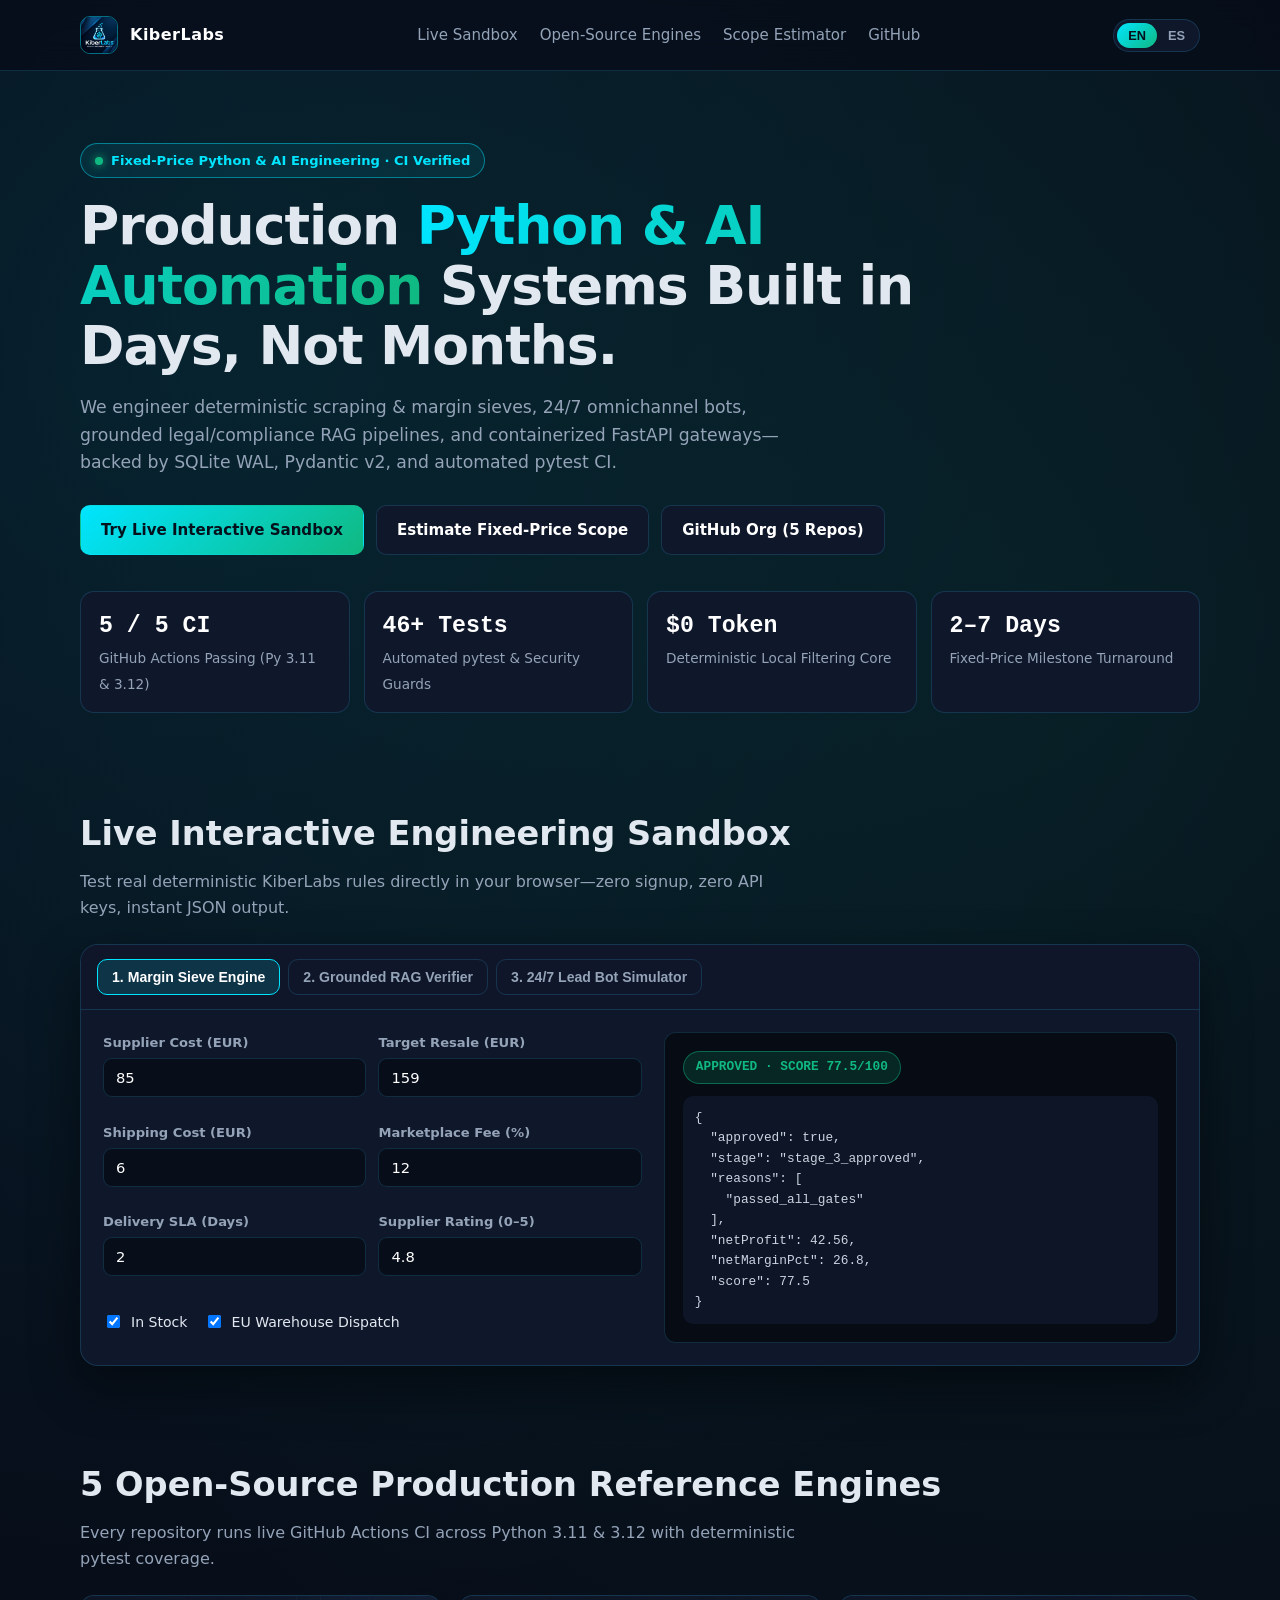
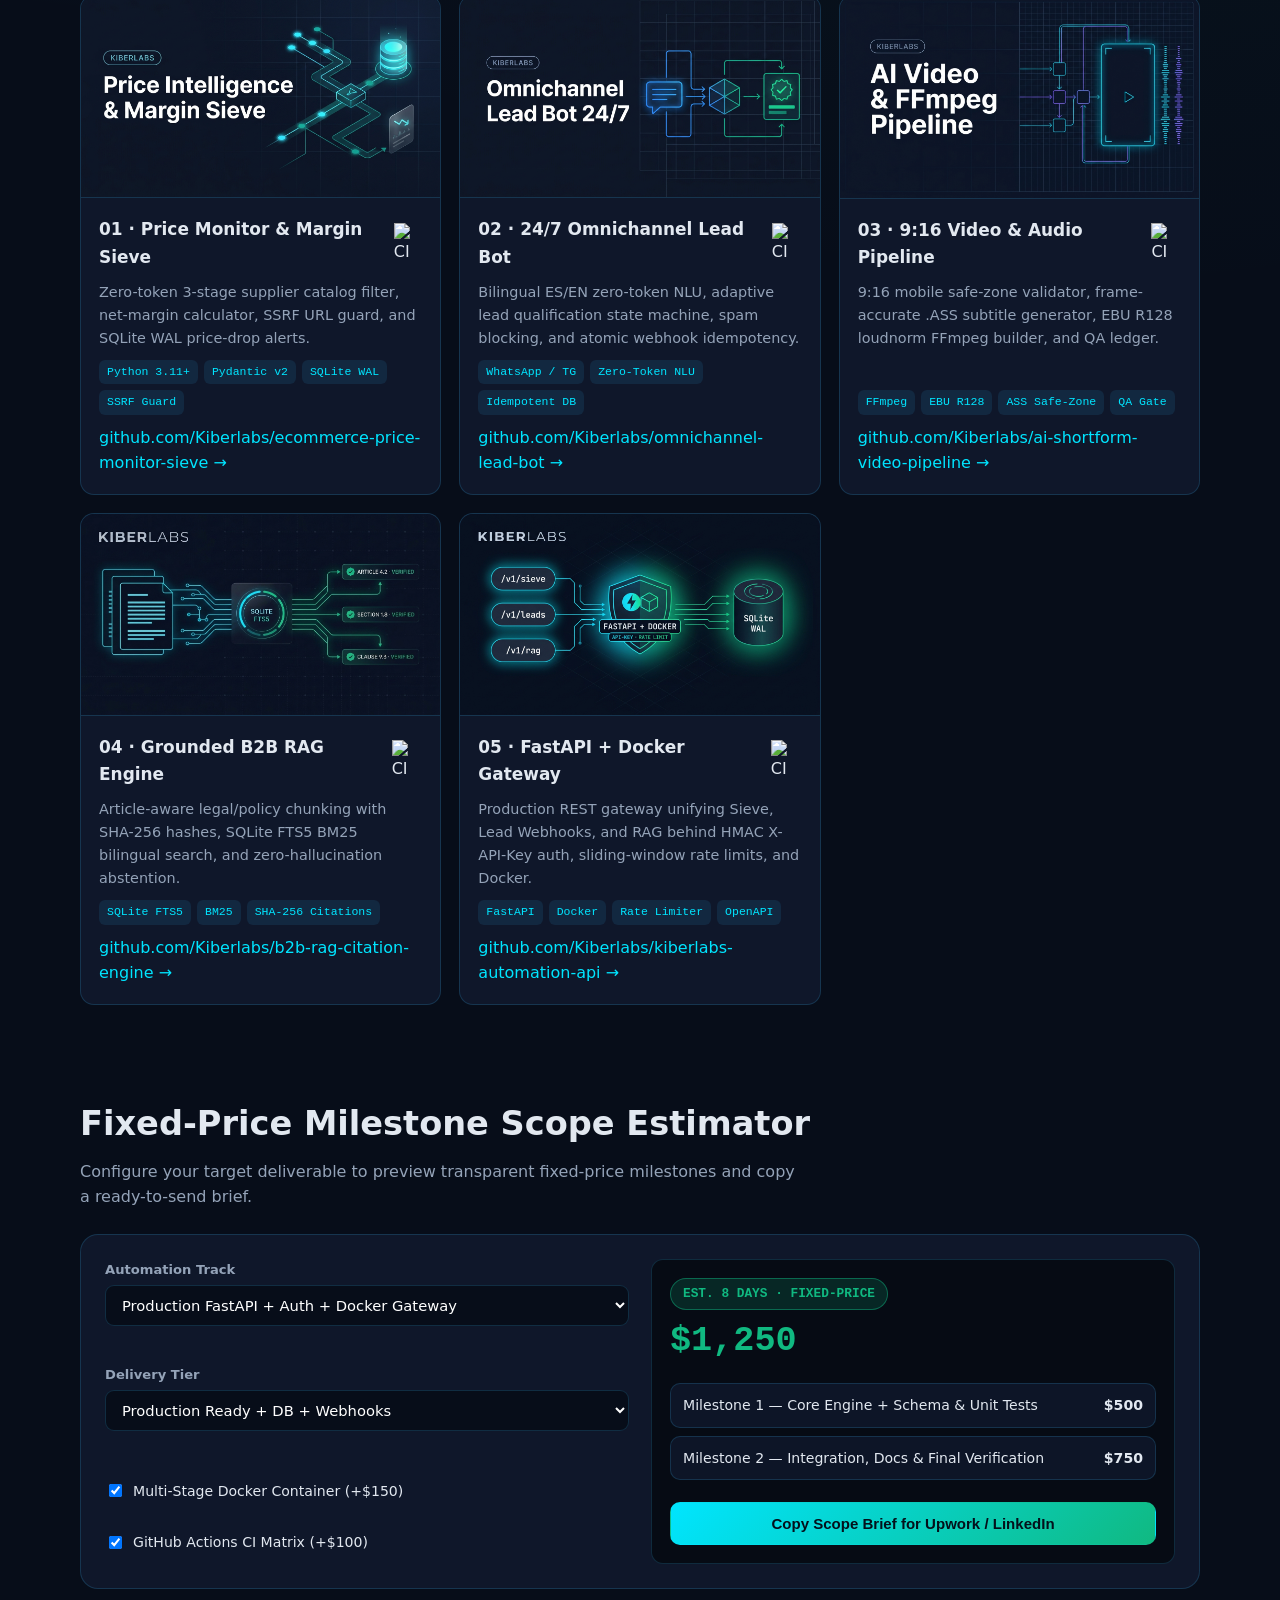
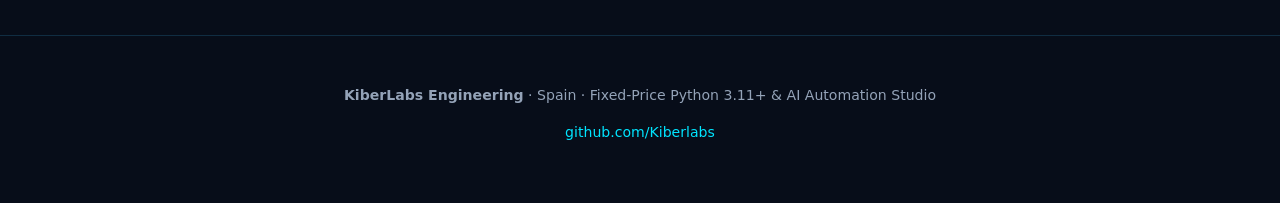
==== index.html @ e9b22e9e "feat: launch interactive bilingual KiberLabs website & live sandbox (v1.0.0)" ====
<!DOCTYPE html>
<html lang="en">
<head>
  <meta charset="UTF-8" />
  <meta name="viewport" content="width=device-width, initial-scale=1.0" />
  <title>KiberLabs — AI &amp; Python B2B Automation Studio</title>
  <meta name="description" content="Senior-reviewed Python 3.11+ automation, price intelligence sieves, 24/7 omnichannel bots, zero-hallucination RAG engines, and FastAPI + Docker gateways delivered fixed-price in 2–7 days." />
  <link rel="icon" type="image/jpeg" href="assets/kiberlabs_logo_oficial.jpg" />
  <link rel="stylesheet" href="styles.css" />
</head>
<body>
  <header class="topbar">
    <div class="container topbar-inner">
      <a href="#" class="brand">
        <img src="assets/kiberlabs_logo_oficial.jpg" alt="KiberLabs Logo" />
        <span>KiberLabs</span>
      </a>
      <nav class="nav-links">
        <a href="#sandbox" data-i18n="nav_sandbox">Live Sandbox</a>
        <a href="#portfolio" data-i18n="nav_portfolio">Open-Source Engines</a>
        <a href="#estimator" data-i18n="nav_estimator">Scope Estimator</a>
        <a href="https://github.com/Kiberlabs" target="_blank" rel="noopener">GitHub</a>
      </nav>
      <div class="lang-toggle" role="group" aria-label="Language switcher">
        <button class="lang-btn active" data-lang="en" type="button">EN</button>
        <button class="lang-btn" data-lang="es" type="button">ES</button>
      </div>
    </div>
  </header>

  <main>
    <section class="hero">
      <div class="container">
        <div class="pill">
          <span class="dot"></span>
          <span data-i18n="hero_pill">Fixed-Price Python &amp; AI Engineering · CI Verified</span>
        </div>
        <h1 data-i18n="hero_title">
          Production <span class="gradient-text">Python &amp; AI Automation</span> Systems Built in Days, Not Months.
        </h1>
        <p class="lead" data-i18n="hero_lead">
          We engineer deterministic scraping &amp; margin sieves, 24/7 omnichannel bots, grounded legal/compliance RAG pipelines, and containerized FastAPI gateways—backed by SQLite WAL, Pydantic v2, and automated pytest CI.
        </p>
        <div class="cta-row">
          <a href="#sandbox" class="btn btn-primary" data-i18n="cta_sandbox">Try Live Interactive Sandbox</a>
          <a href="#estimator" class="btn btn-secondary" data-i18n="cta_estimator">Estimate Fixed-Price Scope</a>
          <a href="https://github.com/Kiberlabs" target="_blank" rel="noopener" class="btn btn-secondary">GitHub Org (5 Repos)</a>
        </div>
        <div class="metrics-bar">
          <div class="metric-card">
            <strong>5 / 5 CI</strong>
            <span data-i18n="m_ci">GitHub Actions Passing (Py 3.11 &amp; 3.12)</span>
          </div>
          <div class="metric-card">
            <strong>46+ Tests</strong>
            <span data-i18n="m_tests">Automated pytest &amp; Security Guards</span>
          </div>
          <div class="metric-card">
            <strong>$0 Token</strong>
            <span data-i18n="m_tokens">Deterministic Local Filtering Core</span>
          </div>
          <div class="metric-card">
            <strong>2–7 Days</strong>
            <span data-i18n="m_turnaround">Fixed-Price Milestone Turnaround</span>
          </div>
        </div>
      </div>
    </section>

    <section id="sandbox">
      <div class="container">
        <div class="section-head">
          <h2 data-i18n="sb_title">Live Interactive Engineering Sandbox</h2>
          <p data-i18n="sb_desc">Test real deterministic KiberLabs rules directly in your browser—zero signup, zero API keys, instant JSON output.</p>
        </div>

        <div class="sandbox-shell">
          <div class="tabs-bar" role="tablist">
            <button class="tab-btn active" data-tab="tab-sieve" type="button" data-i18n="tab_sieve">1. Margin Sieve Engine</button>
            <button class="tab-btn" data-tab="tab-rag" type="button" data-i18n="tab_rag">2. Grounded RAG Verifier</button>
            <button class="tab-btn" data-tab="tab-bot" type="button" data-i18n="tab_bot">3. 24/7 Lead Bot Simulator</button>
          </div>

          <!-- TAB 1: Margin Sieve -->
          <div id="tab-sieve" class="tab-panel active">
            <form id="sieve-form" class="form-grid">
              <div class="field">
                <label for="s-supplier" data-i18n="lbl_supplier">Supplier Cost (EUR)</label>
                <input id="s-supplier" type="number" step="0.5" value="85" />
              </div>
              <div class="field">
                <label for="s-resale" data-i18n="lbl_resale">Target Resale (EUR)</label>
                <input id="s-resale" type="number" step="0.5" value="159" />
              </div>
              <div class="field">
                <label for="s-ship" data-i18n="lbl_ship">Shipping Cost (EUR)</label>
                <input id="s-ship" type="number" step="0.5" value="6" />
              </div>
              <div class="field">
                <label for="s-fee" data-i18n="lbl_fee">Marketplace Fee (%)</label>
                <input id="s-fee" type="number" step="0.5" value="12" />
              </div>
              <div class="field">
                <label for="s-days" data-i18n="lbl_days">Delivery SLA (Days)</label>
                <input id="s-days" type="number" value="2" min="0" max="60" />
              </div>
              <div class="field">
                <label for="s-rating" data-i18n="lbl_rating">Supplier Rating (0–5)</label>
                <input id="s-rating" type="number" step="0.1" value="4.8" min="0" max="5" />
              </div>
              <div class="checks-row">
                <label><input id="s-stock" type="checkbox" checked /> <span data-i18n="lbl_stock">In Stock</span></label>
                <label><input id="s-eu" type="checkbox" checked /> <span data-i18n="lbl_eu">EU Warehouse Dispatch</span></label>
              </div>
            </form>
            <div class="output-pane">
              <span id="sieve-badge" class="status-badge status-ok">APPROVED</span>
              <pre id="sieve-json" class="code-out"></pre>
            </div>
          </div>

          <!-- TAB 2: RAG Verifier -->
          <div id="tab-rag" class="tab-panel">
            <div>
              <div class="chip-row">
                <button class="chip rag-preset" type="button" data-q="What is the deadline for data breach notification?">EN: Breach SLA (72h)</button>
                <button class="chip rag-preset" type="button" data-q="Plazo minimo de conservacion de facturas electronicas">ES: Facturas (6 años)</button>
                <button class="chip rag-preset" type="button" data-q="How many business days for milestone escrow acceptance?">EN: Escrow Policy</button>
                <button class="chip rag-preset" type="button" data-q="How do I bake sourdough pizza dough?">Off-Topic (Abstain Test)</button>
              </div>
              <div class="field full">
                <label for="rag-input" data-i18n="lbl_rag_q">Ask a regulatory / policy question (EN or ES)</label>
                <input id="rag-input" type="text" value="What is the deadline for data breach notification?" />
              </div>
              <div style="margin-top: 12px;">
                <button id="rag-run" class="btn btn-primary" type="button" data-i18n="btn_rag">Verify Citations</button>
              </div>
            </div>
            <div class="output-pane">
              <span id="rag-badge" class="status-badge status-ok">GROUNDED</span>
              <pre id="rag-json" class="code-out"></pre>
            </div>
          </div>

          <!-- TAB 3: Lead Bot -->
          <div id="tab-bot" class="tab-panel">
            <div>
              <div class="chip-row">
                <button class="chip bot-preset" type="button" data-msg="Hola, necesito un bot de WhatsApp para mi empresa">ES: Pedir Bot</button>
                <button class="chip bot-preset" type="button" data-msg="Nuestro presupuesto es de 1.200€">ES: Presupuesto 1.200€</button>
                <button class="chip bot-preset" type="button" data-msg="Hi, we need a Python scraper with $900 budget">EN: 1-Turn Qualify</button>
                <button class="chip bot-preset" type="button" data-msg="Claim your free crypto airdrop bonus now!">Spam Filter Test</button>
              </div>
              <div id="bot-log" class="chat-log"></div>
              <div class="chat-input-row">
                <input id="bot-input" type="text" placeholder="Type a WhatsApp / Telegram message..." />
                <button id="bot-send" class="btn btn-primary" type="button" data-i18n="btn_send">Send</button>
                <button id="bot-reset" class="btn btn-secondary" type="button" data-i18n="btn_reset">Reset</button>
              </div>
            </div>
            <div class="output-pane">
              <span id="bot-badge" class="status-badge status-warn">STATE: NEW</span>
              <pre id="bot-json" class="code-out"></pre>
            </div>
          </div>
        </div>
      </div>
    </section>

    <section id="portfolio">
      <div class="container">
        <div class="section-head">
          <h2 data-i18n="pf_title">5 Open-Source Production Reference Engines</h2>
          <p data-i18n="pf_desc">Every repository runs live GitHub Actions CI across Python 3.11 &amp; 3.12 with deterministic pytest coverage.</p>
        </div>

        <div class="repo-grid">
          <article class="repo-card">
            <img class="cover" src="assets/cover_01_price_sieve.jpg" alt="Price Monitor & Margin Sieve" loading="lazy" />
            <div class="repo-body">
              <div class="repo-top">
                <h3>01 · Price Monitor &amp; Margin Sieve</h3>
                <img src="https://github.com/Kiberlabs/ecommerce-price-monitor-sieve/actions/workflows/ci.yml/badge.svg" alt="CI" />
              </div>
              <p data-i18n="r1_desc">Zero-token 3-stage supplier catalog filter, net-margin calculator, SSRF URL guard, and SQLite WAL price-drop alerts.</p>
              <div class="tags"><span class="tag">Python 3.11+</span><span class="tag">Pydantic v2</span><span class="tag">SQLite WAL</span><span class="tag">SSRF Guard</span></div>
              <a href="https://github.com/Kiberlabs/ecommerce-price-monitor-sieve" target="_blank" rel="noopener">github.com/Kiberlabs/ecommerce-price-monitor-sieve →</a>
            </div>
          </article>

          <article class="repo-card">
            <img class="cover" src="assets/cover_02_lead_bot.jpg" alt="24/7 Omnichannel Lead Bot" loading="lazy" />
            <div class="repo-body">
              <div class="repo-top">
                <h3>02 · 24/7 Omnichannel Lead Bot</h3>
                <img src="https://github.com/Kiberlabs/omnichannel-lead-bot/actions/workflows/ci.yml/badge.svg" alt="CI" />
              </div>
              <p data-i18n="r2_desc">Bilingual ES/EN zero-token NLU, adaptive lead qualification state machine, spam blocking, and atomic webhook idempotency.</p>
              <div class="tags"><span class="tag">WhatsApp / TG</span><span class="tag">Zero-Token NLU</span><span class="tag">Idempotent DB</span></div>
              <a href="https://github.com/Kiberlabs/omnichannel-lead-bot" target="_blank" rel="noopener">github.com/Kiberlabs/omnichannel-lead-bot →</a>
            </div>
          </article>

          <article class="repo-card">
            <img class="cover" src="assets/cover_03_video_pipeline.jpg" alt="AI Short-Form Video Pipeline" loading="lazy" />
            <div class="repo-body">
              <div class="repo-top">
                <h3>03 · 9:16 Video &amp; Audio Pipeline</h3>
                <img src="https://github.com/Kiberlabs/ai-shortform-video-pipeline/actions/workflows/ci.yml/badge.svg" alt="CI" />
              </div>
              <p data-i18n="r3_desc">9:16 mobile safe-zone validator, frame-accurate .ASS subtitle generator, EBU R128 loudnorm FFmpeg builder, and QA ledger.</p>
              <div class="tags"><span class="tag">FFmpeg</span><span class="tag">EBU R128</span><span class="tag">ASS Safe-Zone</span><span class="tag">QA Gate</span></div>
              <a href="https://github.com/Kiberlabs/ai-shortform-video-pipeline" target="_blank" rel="noopener">github.com/Kiberlabs/ai-shortform-video-pipeline →</a>
            </div>
          </article>

          <article class="repo-card">
            <img class="cover" src="assets/cover_04_rag_engine.jpg" alt="B2B RAG Citation Engine" loading="lazy" />
            <div class="repo-body">
              <div class="repo-top">
                <h3>04 · Grounded B2B RAG Engine</h3>
                <img src="https://github.com/Kiberlabs/b2b-rag-citation-engine/actions/workflows/ci.yml/badge.svg" alt="CI" />
              </div>
              <p data-i18n="r4_desc">Article-aware legal/policy chunking with SHA-256 hashes, SQLite FTS5 BM25 bilingual search, and zero-hallucination abstention.</p>
              <div class="tags"><span class="tag">SQLite FTS5</span><span class="tag">BM25</span><span class="tag">SHA-256 Citations</span></div>
              <a href="https://github.com/Kiberlabs/b2b-rag-citation-engine" target="_blank" rel="noopener">github.com/Kiberlabs/b2b-rag-citation-engine →</a>
            </div>
          </article>

          <article class="repo-card">
            <img class="cover" src="assets/cover_05_automation_api.jpg" alt="FastAPI Docker Automation Gateway" loading="lazy" />
            <div class="repo-body">
              <div class="repo-top">
                <h3>05 · FastAPI + Docker Gateway</h3>
                <img src="https://github.com/Kiberlabs/kiberlabs-automation-api/actions/workflows/ci.yml/badge.svg" alt="CI" />
              </div>
              <p data-i18n="r5_desc">Production REST gateway unifying Sieve, Lead Webhooks, and RAG behind HMAC X-API-Key auth, sliding-window rate limits, and Docker.</p>
              <div class="tags"><span class="tag">FastAPI</span><span class="tag">Docker</span><span class="tag">Rate Limiter</span><span class="tag">OpenAPI</span></div>
              <a href="https://github.com/Kiberlabs/kiberlabs-automation-api" target="_blank" rel="noopener">github.com/Kiberlabs/kiberlabs-automation-api →</a>
            </div>
          </article>
        </div>
      </div>
    </section>

    <section id="estimator">
      <div class="container">
        <div class="section-head">
          <h2 data-i18n="est_title">Fixed-Price Milestone Scope Estimator</h2>
          <p data-i18n="est_desc">Configure your target deliverable to preview transparent fixed-price milestones and copy a ready-to-send brief.</p>
        </div>
        <div class="estimator-grid">
          <div class="form-grid">
            <div class="field full">
              <label for="est-track" data-i18n="lbl_track">Automation Track</label>
              <select id="est-track">
                <option value="sieve">Web Scraping &amp; Price Intelligence Sieve</option>
                <option value="bot">24/7 Omnichannel Lead Qualification Bot</option>
                <option value="video">Automated 9:16 FFmpeg &amp; ASS Video Pipeline</option>
                <option value="rag">Zero-Hallucination B2B RAG &amp; Citation Engine</option>
                <option value="api" selected>Production FastAPI + Auth + Docker Gateway</option>
              </select>
            </div>
            <div class="field full">
              <label for="est-tier" data-i18n="lbl_tier">Delivery Tier</label>
              <select id="est-tier">
                <option value="mvp">Fast MVP CLI / Core Module (2–5 days)</option>
                <option value="production" selected>Production Ready + DB + Webhooks</option>
                <option value="enterprise">Multi-Source / Custom Integrations</option>
              </select>
            </div>
            <div class="checks-row">
              <label><input id="est-docker" type="checkbox" checked /> <span data-i18n="lbl_docker">Multi-Stage Docker Container (+$150)</span></label>
              <label><input id="est-ci" type="checkbox" checked /> <span data-i18n="lbl_ci">GitHub Actions CI Matrix (+$100)</span></label>
            </div>
          </div>

          <div class="output-pane">
            <span class="status-badge status-ok" id="est-turnaround">EST. 6 DAYS</span>
            <div class="price-big" id="est-price">$1,250</div>
            <ul id="est-milestones" class="milestone-list"></ul>
            <button id="est-copy" class="btn btn-primary" type="button" data-i18n="btn_copy_brief">Copy Scope Brief for Upwork / LinkedIn</button>
          </div>
        </div>
      </div>
    </section>
  </main>

  <footer>
    <div class="container">
      <p><strong>KiberLabs Engineering</strong> · Spain · Fixed-Price Python 3.11+ &amp; AI Automation Studio</p>
      <p><a href="https://github.com/Kiberlabs" target="_blank" rel="noopener">github.com/Kiberlabs</a></p>
    </div>
  </footer>

  <script type="module" src="app.js"></script>
</body>
</html>
---- styles.css ----
:root {
  --bg: #070d19;
  --surface: #0f172a;
  --surface-2: #162038;
  --border: rgba(56, 189, 248, 0.18);
  --border-strong: rgba(0, 229, 255, 0.45);
  --text: #e2e8f0;
  --muted: #94a3b8;
  --cyan: #00e5ff;
  --emerald: #10b981;
  --danger: #f43f5e;
  --warn: #f59e0b;
  --radius: 14px;
  --shadow: 0 20px 50px rgba(0, 0, 0, 0.45);
  --font-sans: "Inter", system-ui, -apple-system, "Segoe UI", Roboto, sans-serif;
  --font-mono: "JetBrains Mono", "Fira Code", Consolas, monospace;
}

* {
  box-sizing: border-box;
}

html {
  scroll-behavior: smooth;
}

body {
  margin: 0;
  font-family: var(--font-sans);
  background:
    radial-gradient(circle at 15% 10%, rgba(0, 229, 255, 0.09), transparent 40%),
    radial-gradient(circle at 85% 20%, rgba(16, 185, 129, 0.08), transparent 42%),
    var(--bg);
  color: var(--text);
  line-height: 1.6;
}

a {
  color: var(--cyan);
  text-decoration: none;
}

a:hover {
  text-decoration: underline;
}

.container {
  max-width: 1160px;
  margin: 0 auto;
  padding: 0 20px;
}

/* Header */
.topbar {
  position: sticky;
  top: 0;
  z-index: 40;
  backdrop-filter: blur(14px);
  background: rgba(7, 13, 25, 0.82);
  border-bottom: 1px solid var(--border);
}

.topbar-inner {
  display: flex;
  align-items: center;
  justify-content: space-between;
  gap: 16px;
  height: 70px;
}

.brand {
  display: flex;
  align-items: center;
  gap: 12px;
  font-weight: 700;
  letter-spacing: 0.03em;
  color: #fff;
}

.brand img {
  width: 38px;
  height: 38px;
  border-radius: 10px;
  object-fit: cover;
  border: 1px solid var(--border-strong);
}

.nav-links {
  display: flex;
  align-items: center;
  gap: 22px;
  font-size: 0.94rem;
}

.nav-links a {
  color: var(--muted);
  font-weight: 500;
}

.nav-links a:hover {
  color: #fff;
  text-decoration: none;
}

.lang-toggle {
  display: inline-flex;
  background: var(--surface);
  border: 1px solid var(--border);
  border-radius: 999px;
  padding: 3px;
}

.lang-btn {
  border: 0;
  background: transparent;
  color: var(--muted);
  font-weight: 600;
  font-size: 0.8rem;
  padding: 5px 11px;
  border-radius: 999px;
  cursor: pointer;
}

.lang-btn.active {
  background: linear-gradient(135deg, var(--cyan), var(--emerald));
  color: #04101b;
}

/* Hero */
.hero {
  padding: 72px 0 48px;
}

.pill {
  display: inline-flex;
  align-items: center;
  gap: 8px;
  padding: 6px 14px;
  border-radius: 999px;
  border: 1px solid var(--border-strong);
  background: rgba(0, 229, 255, 0.08);
  color: var(--cyan);
  font-size: 0.82rem;
  font-weight: 600;
  margin-bottom: 18px;
}

.dot {
  width: 8px;
  height: 8px;
  border-radius: 50%;
  background: var(--emerald);
  box-shadow: 0 0 10px var(--emerald);
}

.hero h1 {
  font-size: clamp(2rem, 4.4vw, 3.35rem);
  line-height: 1.12;
  margin: 0 0 18px;
  letter-spacing: -0.02em;
  max-width: 880px;
}

.gradient-text {
  background: linear-gradient(90deg, var(--cyan), var(--emerald));
  -webkit-background-clip: text;
  background-clip: text;
  color: transparent;
}

.hero p.lead {
  color: var(--muted);
  font-size: 1.08rem;
  max-width: 720px;
  margin: 0 0 28px;
}

.cta-row {
  display: flex;
  flex-wrap: wrap;
  gap: 12px;
  margin-bottom: 36px;
}

.btn {
  display: inline-flex;
  align-items: center;
  justify-content: center;
  gap: 8px;
  padding: 12px 20px;
  border-radius: 10px;
  font-weight: 600;
  font-size: 0.94rem;
  border: 1px solid transparent;
  cursor: pointer;
  transition: transform 0.12s ease, border-color 0.15s ease;
}

.btn:hover {
  transform: translateY(-1px);
  text-decoration: none;
}

.btn-primary {
  background: linear-gradient(135deg, var(--cyan), var(--emerald));
  color: #04101b;
}

.btn-secondary {
  background: var(--surface);
  color: #fff;
  border-color: var(--border);
}

.btn-secondary:hover {
  border-color: var(--border-strong);
}

.metrics-bar {
  display: grid;
  grid-template-columns: repeat(auto-fit, minmax(180px, 1fr));
  gap: 14px;
}

.metric-card {
  background: var(--surface);
  border: 1px solid var(--border);
  border-radius: var(--radius);
  padding: 16px 18px;
}

.metric-card strong {
  display: block;
  font-size: 1.45rem;
  color: #fff;
  font-family: var(--font-mono);
}

.metric-card span {
  font-size: 0.85rem;
  color: var(--muted);
}

/* Sections */
section {
  padding: 46px 0;
}

.section-head {
  margin-bottom: 24px;
}

.section-head h2 {
  margin: 0 0 8px;
  font-size: clamp(1.5rem, 2.8vw, 2.1rem);
}

.section-head p {
  margin: 0;
  color: var(--muted);
  max-width: 720px;
}

/* Sandbox Tabs */
.sandbox-shell {
  background: var(--surface);
  border: 1px solid var(--border);
  border-radius: 18px;
  box-shadow: var(--shadow);
  overflow: hidden;
}

.tabs-bar {
  display: flex;
  flex-wrap: wrap;
  gap: 8px;
  padding: 14px 16px;
  background: rgba(15, 23, 42, 0.95);
  border-bottom: 1px solid var(--border);
}

.tab-btn {
  background: transparent;
  border: 1px solid var(--border);
  color: var(--muted);
  padding: 9px 14px;
  border-radius: 10px;
  font-weight: 600;
  font-size: 0.88rem;
  cursor: pointer;
}

.tab-btn.active {
  background: rgba(0, 229, 255, 0.14);
  border-color: var(--cyan);
  color: #fff;
}

.tab-panel {
  display: none;
  padding: 22px;
}

.tab-panel.active {
  display: grid;
  grid-template-columns: 1.05fr 1fr;
  gap: 22px;
}

.form-grid {
  display: grid;
  grid-template-columns: 1fr 1fr;
  gap: 12px;
}

.field {
  display: flex;
  flex-direction: column;
  gap: 5px;
}

.field.full {
  grid-column: 1 / -1;
}

.field label {
  font-size: 0.82rem;
  color: var(--muted);
  font-weight: 600;
}

.field input,
.field select {
  background: var(--bg);
  color: #fff;
  border: 1px solid var(--border);
  border-radius: 9px;
  padding: 10px 12px;
  font-family: var(--font-sans);
  font-size: 0.92rem;
}

.field input:focus,
.field select:focus {
  outline: none;
  border-color: var(--cyan);
}

.checks-row {
  display: flex;
  flex-wrap: wrap;
  gap: 16px;
  grid-column: 1 / -1;
  padding: 4px 0;
}

.checks-row label {
  display: inline-flex;
  align-items: center;
  gap: 8px;
  font-size: 0.88rem;
  color: var(--text);
  cursor: pointer;
}

.output-pane {
  background: #060b14;
  border: 1px solid var(--border);
  border-radius: 12px;
  padding: 18px;
  display: flex;
  flex-direction: column;
  gap: 12px;
}

.status-badge {
  display: inline-flex;
  align-items: center;
  width: fit-content;
  padding: 5px 12px;
  border-radius: 999px;
  font-family: var(--font-mono);
  font-size: 0.8rem;
  font-weight: 700;
}

.status-ok {
  background: rgba(16, 185, 129, 0.16);
  color: var(--emerald);
  border: 1px solid rgba(16, 185, 129, 0.45);
}

.status-bad {
  background: rgba(244, 63, 94, 0.16);
  color: var(--danger);
  border: 1px solid rgba(244, 63, 94, 0.45);
}

.status-warn {
  background: rgba(245, 158, 11, 0.16);
  color: var(--warn);
  border: 1px solid rgba(245, 158, 11, 0.45);
}

pre.code-out {
  margin: 0;
  padding: 12px;
  border-radius: 10px;
  background: rgba(15, 23, 42, 0.85);
  color: #cbd5e1;
  font-family: var(--font-mono);
  font-size: 0.8rem;
  overflow-x: auto;
  white-space: pre-wrap;
}

.chip-row {
  display: flex;
  flex-wrap: wrap;
  gap: 8px;
  margin-bottom: 10px;
}

.chip {
  background: var(--surface-2);
  border: 1px solid var(--border);
  color: var(--text);
  border-radius: 999px;
  padding: 6px 11px;
  font-size: 0.78rem;
  cursor: pointer;
}

.chip:hover {
  border-color: var(--cyan);
}

/* Chat Simulator */
.chat-log {
  background: #060b14;
  border: 1px solid var(--border);
  border-radius: 12px;
  padding: 14px;
  min-height: 200px;
  max-height: 270px;
  overflow-y: auto;
  display: flex;
  flex-direction: column;
  gap: 10px;
  margin-bottom: 10px;
}

.bubble {
  max-width: 86%;
  padding: 9px 13px;
  border-radius: 12px;
  font-size: 0.88rem;
}

.bubble.user {
  align-self: flex-end;
  background: rgba(0, 229, 255, 0.16);
  border: 1px solid rgba(0, 229, 255, 0.35);
}

.bubble.bot {
  align-self: flex-start;
  background: var(--surface-2);
  border: 1px solid var(--border);
}

.chat-input-row {
  display: flex;
  gap: 8px;
}

.chat-input-row input {
  flex: 1;
  background: var(--bg);
  color: #fff;
  border: 1px solid var(--border);
  border-radius: 9px;
  padding: 10px 12px;
}

/* Portfolio Cards */
.repo-grid {
  display: grid;
  grid-template-columns: repeat(auto-fit, minmax(310px, 1fr));
  gap: 18px;
}

.repo-card {
  background: var(--surface);
  border: 1px solid var(--border);
  border-radius: var(--radius);
  overflow: hidden;
  display: flex;
  flex-direction: column;
}

.repo-card img.cover {
  width: 100%;
  aspect-ratio: 16 / 9;
  object-fit: cover;
  border-bottom: 1px solid var(--border);
}

.repo-body {
  padding: 18px;
  display: flex;
  flex-direction: column;
  gap: 10px;
  flex: 1;
}

.repo-top {
  display: flex;
  align-items: center;
  justify-content: space-between;
  gap: 8px;
}

.repo-body h3 {
  margin: 0;
  font-size: 1.06rem;
}

.repo-body p {
  margin: 0;
  font-size: 0.9rem;
  color: var(--muted);
  flex: 1;
}

.tags {
  display: flex;
  flex-wrap: wrap;
  gap: 6px;
}

.tag {
  font-family: var(--font-mono);
  font-size: 0.72rem;
  padding: 3px 8px;
  border-radius: 6px;
  background: rgba(56, 189, 248, 0.1);
  color: var(--cyan);
}

/* Estimator */
.estimator-grid {
  display: grid;
  grid-template-columns: 1fr 1fr;
  gap: 22px;
  background: var(--surface);
  border: 1px solid var(--border);
  border-radius: 18px;
  padding: 24px;
}

.price-big {
  font-family: var(--font-mono);
  font-size: 2.2rem;
  font-weight: 800;
  color: var(--emerald);
  line-height: 1.1;
}

.milestone-list {
  list-style: none;
  padding: 0;
  margin: 10px 0;
  display: flex;
  flex-direction: column;
  gap: 8px;
}

.milestone-list li {
  background: rgba(15, 23, 42, 0.9);
  border: 1px solid var(--border);
  border-radius: 10px;
  padding: 10px 12px;
  display: flex;
  justify-content: space-between;
  font-size: 0.88rem;
}

footer {
  border-top: 1px solid var(--border);
  padding: 34px 0 46px;
  color: var(--muted);
  font-size: 0.88rem;
  text-align: center;
}

@media (max-width: 860px) {
  .tab-panel.active,
  .estimator-grid {
    grid-template-columns: 1fr;
  }
  .nav-links {
    display: none;
  }
}
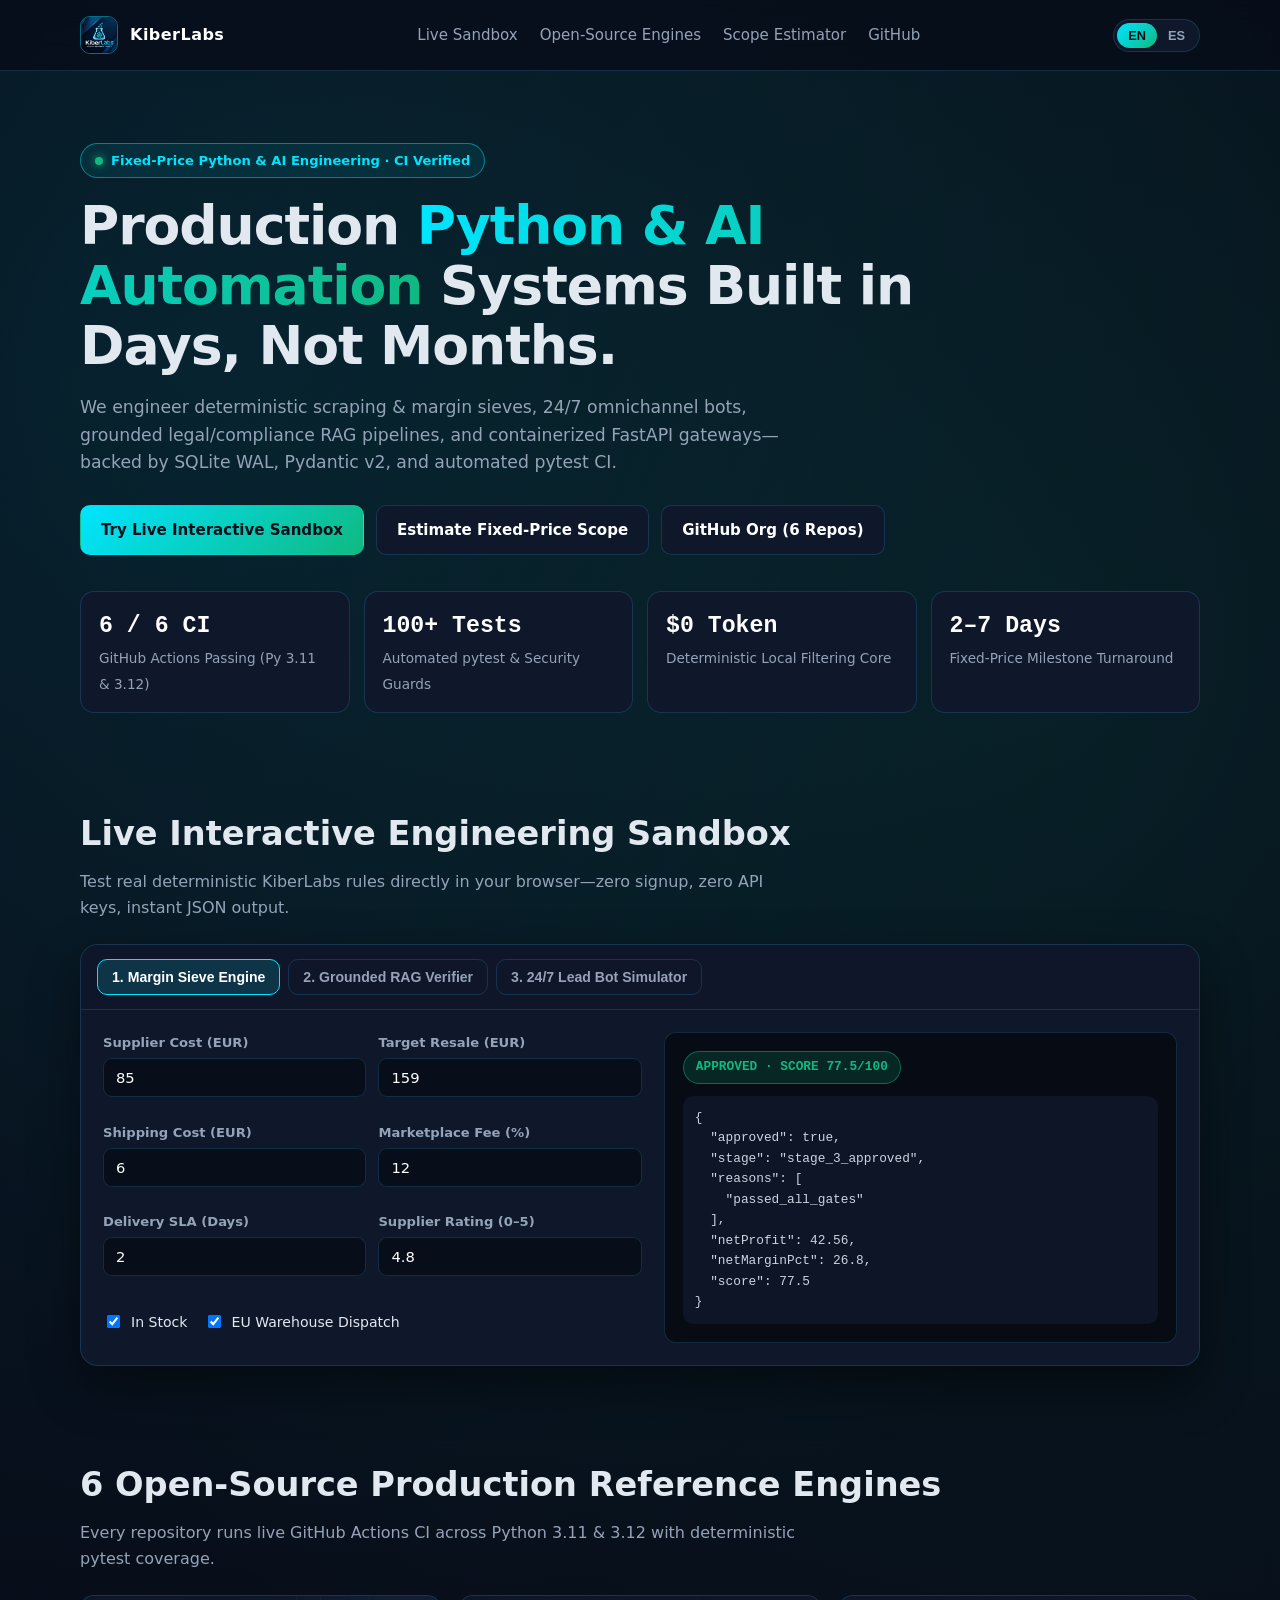
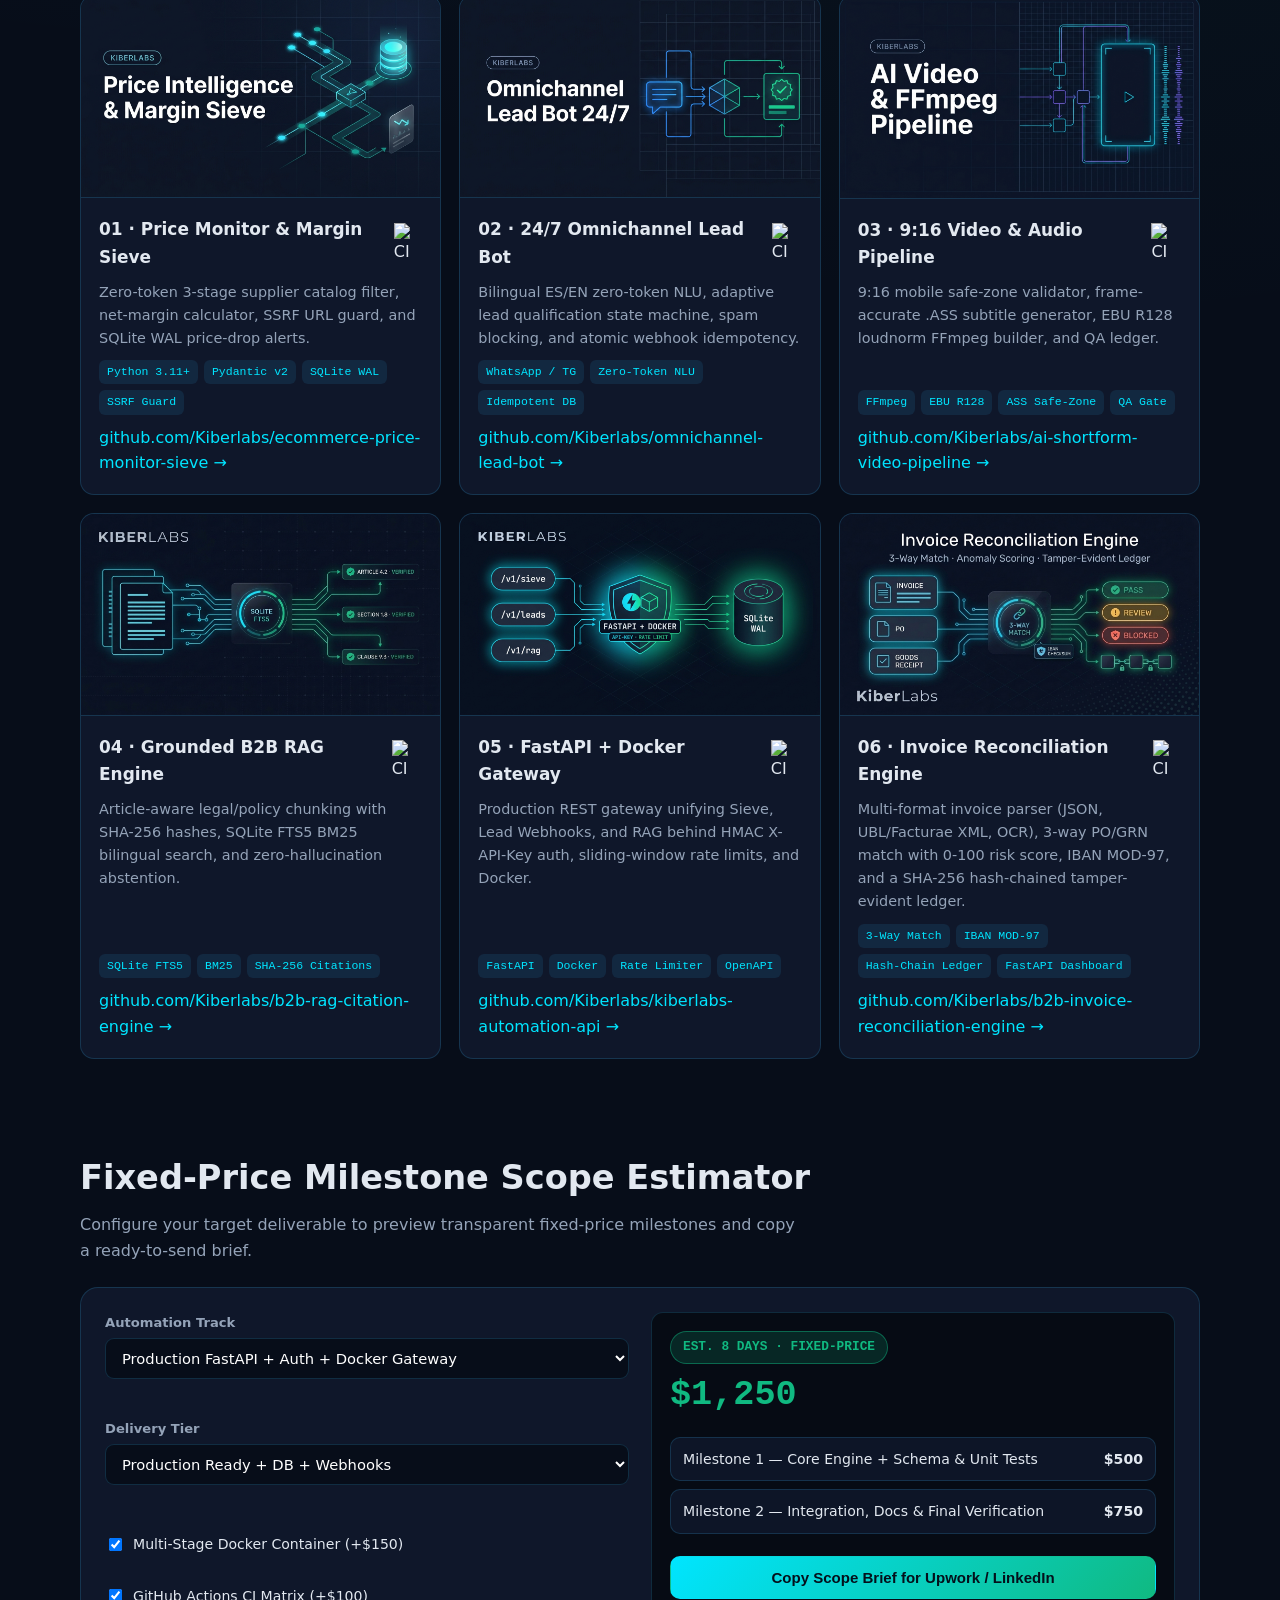
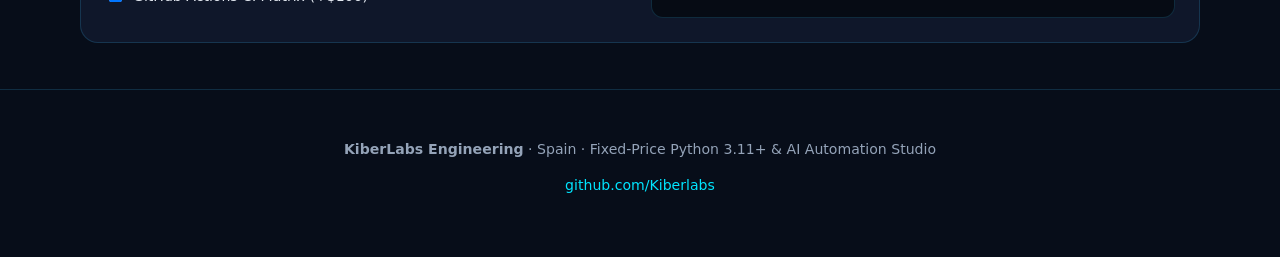
==== commit 173c8bb2: "feat(site): add Repo #6 Invoice Reconciliation Engine card, cover and CI badge" ====
--- a/index.html
+++ b/index.html
@@ -44,15 +44,15 @@
         <div class="cta-row">
           <a href="#sandbox" class="btn btn-primary" data-i18n="cta_sandbox">Try Live Interactive Sandbox</a>
           <a href="#estimator" class="btn btn-secondary" data-i18n="cta_estimator">Estimate Fixed-Price Scope</a>
-          <a href="https://github.com/Kiberlabs" target="_blank" rel="noopener" class="btn btn-secondary">GitHub Org (5 Repos)</a>
+          <a href="https://github.com/Kiberlabs" target="_blank" rel="noopener" class="btn btn-secondary">GitHub Org (6 Repos)</a>
         </div>
         <div class="metrics-bar">
           <div class="metric-card">
-            <strong>5 / 5 CI</strong>
+            <strong>6 / 6 CI</strong>
             <span data-i18n="m_ci">GitHub Actions Passing (Py 3.11 &amp; 3.12)</span>
           </div>
           <div class="metric-card">
-            <strong>46+ Tests</strong>
+            <strong>100+ Tests</strong>
             <span data-i18n="m_tests">Automated pytest &amp; Security Guards</span>
           </div>
           <div class="metric-card">
@@ -170,7 +170,7 @@
     <section id="portfolio">
       <div class="container">
         <div class="section-head">
-          <h2 data-i18n="pf_title">5 Open-Source Production Reference Engines</h2>
+          <h2 data-i18n="pf_title">6 Open-Source Production Reference Engines</h2>
           <p data-i18n="pf_desc">Every repository runs live GitHub Actions CI across Python 3.11 &amp; 3.12 with deterministic pytest coverage.</p>
         </div>
 
@@ -237,6 +237,19 @@
               <p data-i18n="r5_desc">Production REST gateway unifying Sieve, Lead Webhooks, and RAG behind HMAC X-API-Key auth, sliding-window rate limits, and Docker.</p>
               <div class="tags"><span class="tag">FastAPI</span><span class="tag">Docker</span><span class="tag">Rate Limiter</span><span class="tag">OpenAPI</span></div>
               <a href="https://github.com/Kiberlabs/kiberlabs-automation-api" target="_blank" rel="noopener">github.com/Kiberlabs/kiberlabs-automation-api →</a>
+            </div>
+          </article>
+
+          <article class="repo-card">
+            <img class="cover" src="assets/cover_06_invoice_reconciler.jpg" alt="B2B Invoice Reconciliation Engine" loading="lazy" />
+            <div class="repo-body">
+              <div class="repo-top">
+                <h3>06 · Invoice Reconciliation Engine</h3>
+                <img src="https://github.com/Kiberlabs/b2b-invoice-reconciliation-engine/actions/workflows/ci.yml/badge.svg" alt="CI" />
+              </div>
+              <p data-i18n="r6_desc">Multi-format invoice parser (JSON, UBL/Facturae XML, OCR), 3-way PO/GRN match with 0-100 risk score, IBAN MOD-97, and a SHA-256 hash-chained tamper-evident ledger.</p>
+              <div class="tags"><span class="tag">3-Way Match</span><span class="tag">IBAN MOD-97</span><span class="tag">Hash-Chain Ledger</span><span class="tag">FastAPI Dashboard</span></div>
+              <a href="https://github.com/Kiberlabs/b2b-invoice-reconciliation-engine" target="_blank" rel="noopener">github.com/Kiberlabs/b2b-invoice-reconciliation-engine →</a>
             </div>
           </article>
         </div>
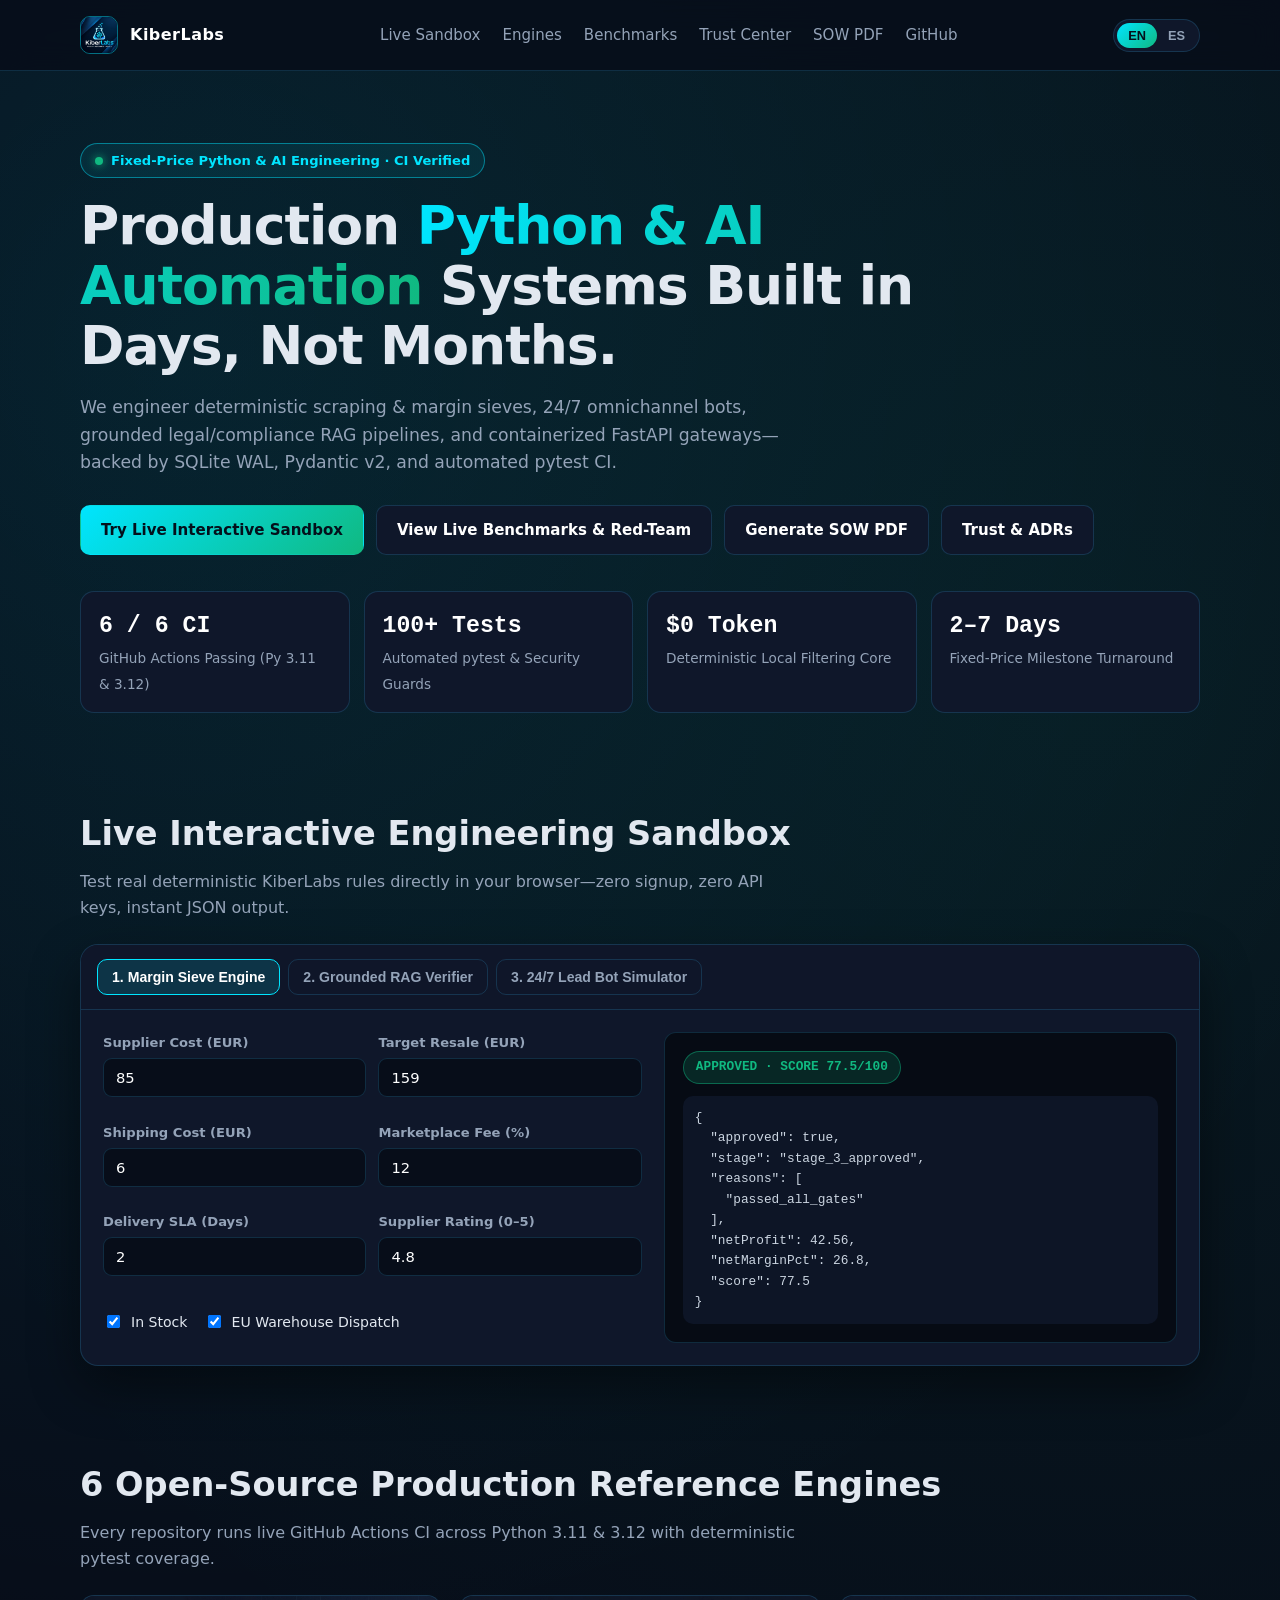
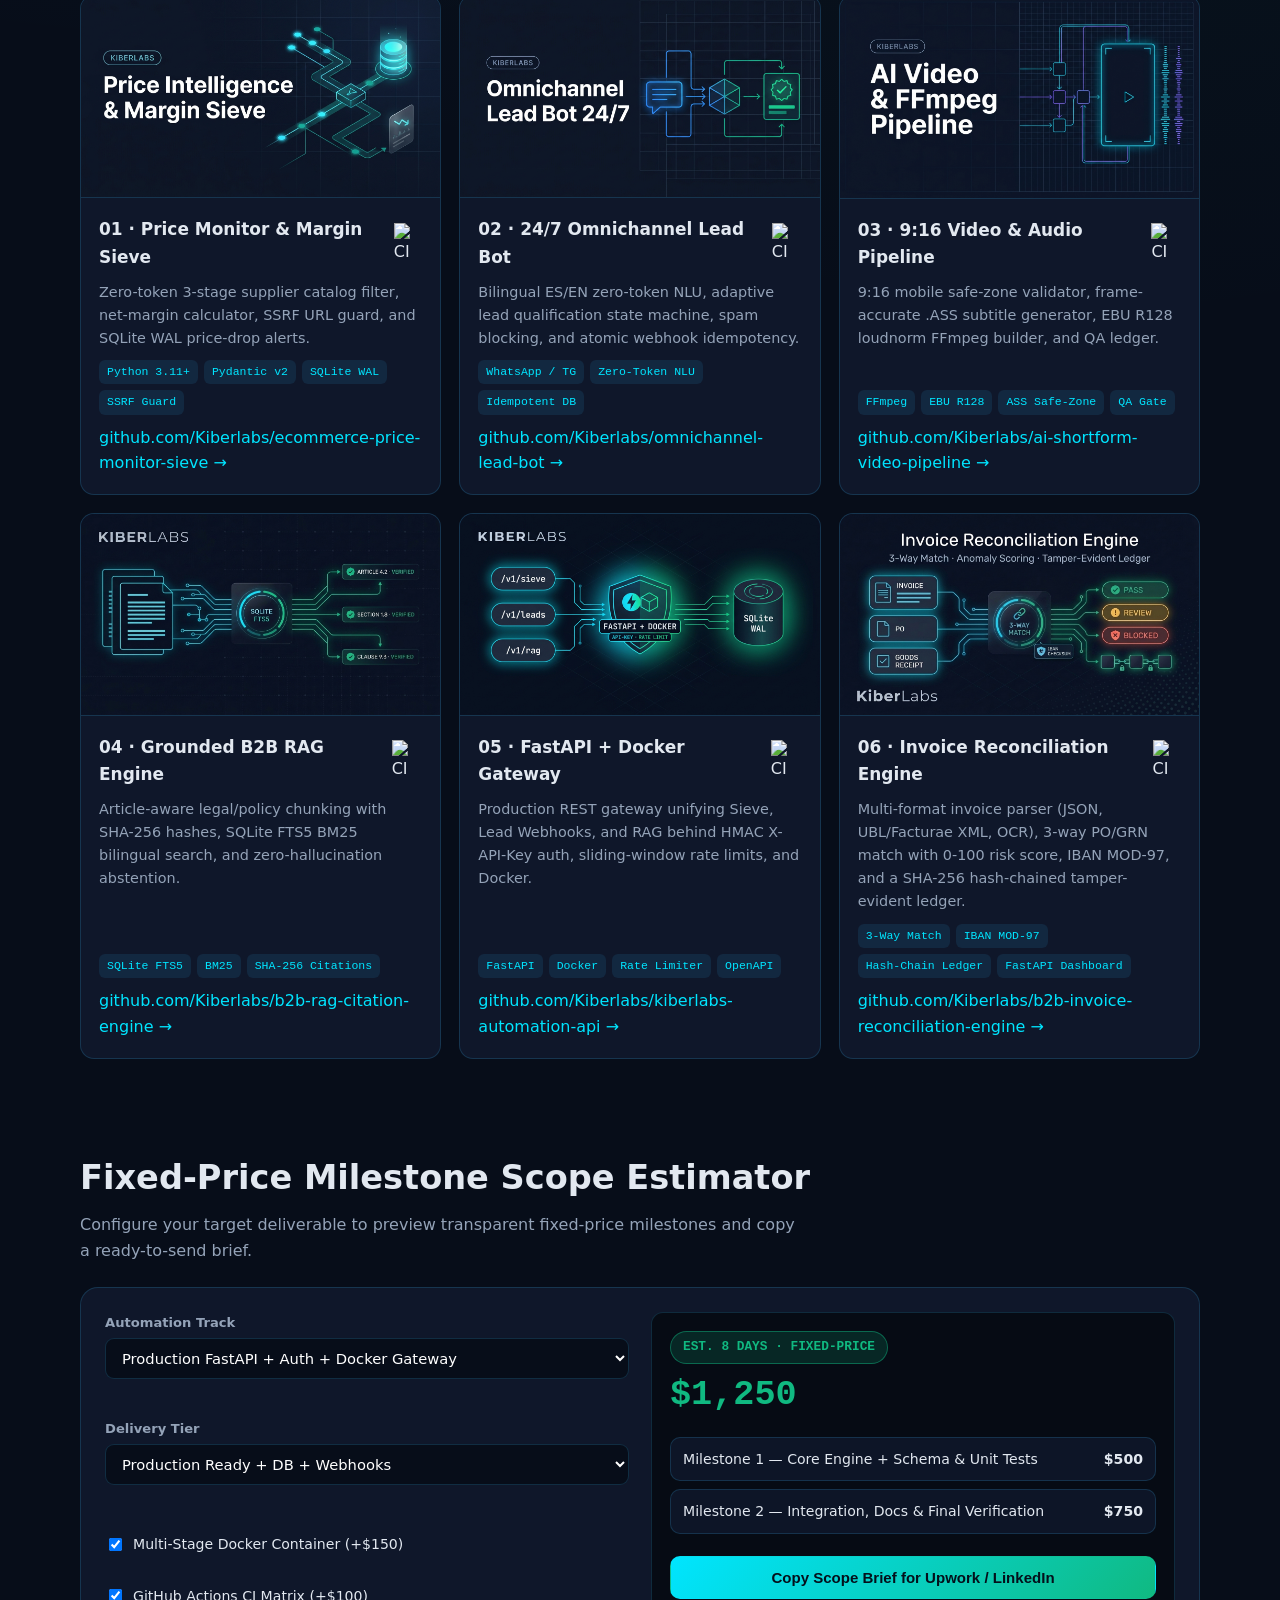
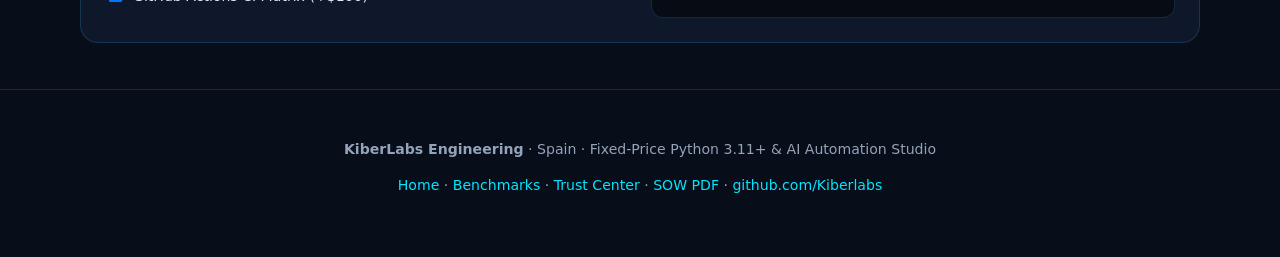
==== commit 100d634f: "feat: add live Benchmarks dashboard, Trust Center with ADRs, and interactive SOW PDF generator" ====
--- a/index.html
+++ b/index.html
@@ -17,8 +17,10 @@
       </a>
       <nav class="nav-links">
         <a href="#sandbox" data-i18n="nav_sandbox">Live Sandbox</a>
-        <a href="#portfolio" data-i18n="nav_portfolio">Open-Source Engines</a>
-        <a href="#estimator" data-i18n="nav_estimator">Scope Estimator</a>
+        <a href="#portfolio" data-i18n="nav_portfolio">Engines</a>
+        <a href="benchmarks.html" data-i18n="nav_benchmarks">Benchmarks</a>
+        <a href="trust.html" data-i18n="nav_trust">Trust Center</a>
+        <a href="sow.html" data-i18n="nav_sow">SOW PDF</a>
         <a href="https://github.com/Kiberlabs" target="_blank" rel="noopener">GitHub</a>
       </nav>
       <div class="lang-toggle" role="group" aria-label="Language switcher">
@@ -43,8 +45,9 @@
         </p>
         <div class="cta-row">
           <a href="#sandbox" class="btn btn-primary" data-i18n="cta_sandbox">Try Live Interactive Sandbox</a>
-          <a href="#estimator" class="btn btn-secondary" data-i18n="cta_estimator">Estimate Fixed-Price Scope</a>
-          <a href="https://github.com/Kiberlabs" target="_blank" rel="noopener" class="btn btn-secondary">GitHub Org (6 Repos)</a>
+          <a href="benchmarks.html" class="btn btn-secondary" data-i18n="cta_benchmarks">View Live Benchmarks &amp; Red-Team</a>
+          <a href="sow.html" class="btn btn-secondary" data-i18n="cta_sow">Generate SOW PDF</a>
+          <a href="trust.html" class="btn btn-secondary" data-i18n="cta_trust">Trust &amp; ADRs</a>
         </div>
         <div class="metrics-bar">
           <div class="metric-card">
@@ -302,7 +305,13 @@
   <footer>
     <div class="container">
       <p><strong>KiberLabs Engineering</strong> · Spain · Fixed-Price Python 3.11+ &amp; AI Automation Studio</p>
-      <p><a href="https://github.com/Kiberlabs" target="_blank" rel="noopener">github.com/Kiberlabs</a></p>
+      <p>
+        <a href="index.html">Home</a> ·
+        <a href="benchmarks.html">Benchmarks</a> ·
+        <a href="trust.html">Trust Center</a> ·
+        <a href="sow.html">SOW PDF</a> ·
+        <a href="https://github.com/Kiberlabs" target="_blank" rel="noopener">github.com/Kiberlabs</a>
+      </p>
     </div>
   </footer>
 
--- a/styles.css
+++ b/styles.css
@@ -97,8 +97,9 @@
   font-weight: 500;
 }
 
-.nav-links a:hover {
-  color: #fff;
+.nav-links a:hover,
+.nav-links a.active {
+  color: var(--cyan);
   text-decoration: none;
 }
 
@@ -330,7 +331,8 @@
 }
 
 .field input,
-.field select {
+.field select,
+.field textarea {
   background: var(--bg);
   color: #fff;
   border: 1px solid var(--border);
@@ -341,7 +343,8 @@
 }
 
 .field input:focus,
-.field select:focus {
+.field select:focus,
+.field textarea:focus {
   outline: none;
   border-color: var(--cyan);
 }
@@ -594,12 +597,420 @@
   text-align: center;
 }
 
-@media (max-width: 860px) {
+/* Subpages: Benchmarks, Trust Center, SOW Generator */
+.subhero {
+  padding: 50px 0 28px;
+}
+
+.subhero h1 {
+  font-size: clamp(1.85rem, 3.8vw, 2.8rem);
+  line-height: 1.15;
+  margin: 0 0 14px;
+  letter-spacing: -0.02em;
+  max-width: 860px;
+}
+
+.subhero p.lead {
+  color: var(--muted);
+  font-size: 1.03rem;
+  max-width: 760px;
+  margin: 0 0 22px;
+}
+
+.panel-card {
+  background: var(--surface);
+  border: 1px solid var(--border);
+  border-radius: var(--radius);
+  padding: 20px;
+}
+
+.cards-grid-2 {
+  display: grid;
+  grid-template-columns: repeat(auto-fit, minmax(320px, 1fr));
+  gap: 18px;
+}
+
+.cards-grid-3 {
+  display: grid;
+  grid-template-columns: repeat(auto-fit, minmax(260px, 1fr));
+  gap: 16px;
+}
+
+.bench-card {
+  background: var(--surface);
+  border: 1px solid var(--border);
+  border-radius: var(--radius);
+  padding: 18px 20px;
+  display: flex;
+  flex-direction: column;
+  gap: 10px;
+}
+
+.bench-head {
+  display: flex;
+  justify-content: space-between;
+  align-items: baseline;
+  gap: 12px;
+  flex-wrap: wrap;
+}
+
+.bench-head h3 {
+  margin: 0;
+  font-size: 1.02rem;
+}
+
+.bench-ops {
+  font-family: var(--font-mono);
+  font-size: 1.25rem;
+  font-weight: 800;
+  color: var(--emerald);
+}
+
+.bar-track {
+  width: 100%;
+  height: 10px;
+  border-radius: 999px;
+  background: rgba(148, 163, 184, 0.14);
+  overflow: hidden;
+}
+
+.bar-fill {
+  height: 100%;
+  border-radius: 999px;
+  background: linear-gradient(90deg, var(--cyan), var(--emerald));
+}
+
+.latency-pills {
+  display: flex;
+  flex-wrap: wrap;
+  gap: 8px;
+  font-family: var(--font-mono);
+  font-size: 0.78rem;
+  color: var(--muted);
+}
+
+.latency-pills span {
+  background: rgba(6, 11, 20, 0.85);
+  border: 1px solid var(--border);
+  border-radius: 7px;
+  padding: 4px 9px;
+}
+
+.latency-pills strong {
+  color: #fff;
+}
+
+.table-wrap {
+  overflow-x: auto;
+  border: 1px solid var(--border);
+  border-radius: var(--radius);
+  background: var(--surface);
+}
+
+.data-table {
+  width: 100%;
+  border-collapse: collapse;
+  font-size: 0.88rem;
+}
+
+.data-table th,
+.data-table td {
+  padding: 12px 14px;
+  border-bottom: 1px solid var(--border);
+  text-align: left;
+}
+
+.data-table th {
+  color: var(--muted);
+  font-weight: 600;
+  background: rgba(6, 11, 20, 0.55);
+  font-size: 0.8rem;
+  text-transform: uppercase;
+  letter-spacing: 0.04em;
+}
+
+.data-table tr:last-child td {
+  border-bottom: 0;
+}
+
+.mono {
+  font-family: var(--font-mono);
+}
+
+/* ADRs & Trust Cards */
+.trust-card {
+  background: var(--surface);
+  border: 1px solid var(--border);
+  border-radius: var(--radius);
+  padding: 20px;
+  display: flex;
+  flex-direction: column;
+  gap: 8px;
+}
+
+.trust-card h3 {
+  margin: 0;
+  font-size: 1.06rem;
+  color: #fff;
+}
+
+.trust-card p {
+  margin: 0;
+  color: var(--muted);
+  font-size: 0.92rem;
+}
+
+.adr-card {
+  background: var(--surface);
+  border: 1px solid var(--border);
+  border-radius: var(--radius);
+  padding: 20px 22px;
+  display: flex;
+  flex-direction: column;
+  gap: 10px;
+}
+
+.adr-header {
+  display: flex;
+  justify-content: space-between;
+  align-items: center;
+  gap: 10px;
+  flex-wrap: wrap;
+}
+
+.adr-card h3 {
+  margin: 0;
+  font-size: 1.05rem;
+}
+
+.adr-points {
+  margin: 0;
+  padding-left: 18px;
+  color: var(--muted);
+  font-size: 0.9rem;
+  display: flex;
+  flex-direction: column;
+  gap: 6px;
+}
+
+.adr-points strong {
+  color: var(--text);
+}
+
+/* SOW Builder & Print Sheet */
+.sow-layout {
+  display: grid;
+  grid-template-columns: minmax(320px, 0.95fr) minmax(360px, 1.15fr);
+  gap: 24px;
+  align-items: start;
+}
+
+.sow-editor {
+  background: var(--surface);
+  border: 1px solid var(--border);
+  border-radius: 16px;
+  padding: 20px;
+  display: flex;
+  flex-direction: column;
+  gap: 14px;
+}
+
+.ms-row {
+  display: grid;
+  grid-template-columns: 1.3fr 1.5fr 0.7fr 0.6fr auto;
+  gap: 8px;
+  align-items: center;
+}
+
+.ms-row input {
+  background: var(--bg);
+  color: #fff;
+  border: 1px solid var(--border);
+  border-radius: 8px;
+  padding: 8px 9px;
+  font-size: 0.84rem;
+  width: 100%;
+}
+
+.btn-sm {
+  padding: 7px 11px;
+  font-size: 0.8rem;
+  border-radius: 8px;
+}
+
+.sow-sheet {
+  background: #ffffff;
+  color: #0f172a;
+  border-radius: 12px;
+  padding: 34px 36px;
+  box-shadow: var(--shadow);
+  font-size: 0.9rem;
+  line-height: 1.52;
+}
+
+.sow-sheet-head {
+  display: flex;
+  justify-content: space-between;
+  align-items: flex-start;
+  gap: 16px;
+  border-bottom: 2px solid #0f172a;
+  padding-bottom: 16px;
+  margin-bottom: 18px;
+}
+
+.sow-brand {
+  display: flex;
+  align-items: center;
+  gap: 12px;
+}
+
+.sow-brand img {
+  width: 46px;
+  height: 46px;
+  border-radius: 10px;
+  object-fit: cover;
+}
+
+.sow-sheet h2 {
+  margin: 0;
+  font-size: 1.35rem;
+  color: #0f172a;
+}
+
+.sow-sheet h3 {
+  margin: 18px 0 8px;
+  font-size: 0.96rem;
+  text-transform: uppercase;
+  letter-spacing: 0.05em;
+  color: #0369a1;
+  border-bottom: 1px solid #e2e8f0;
+  padding-bottom: 4px;
+}
+
+.sow-meta-grid {
+  display: grid;
+  grid-template-columns: repeat(2, 1fr);
+  gap: 8px 18px;
+  background: #f8fafc;
+  border: 1px solid #e2e8f0;
+  border-radius: 8px;
+  padding: 12px 14px;
+  font-size: 0.85rem;
+}
+
+.sow-table {
+  width: 100%;
+  border-collapse: collapse;
+  margin: 8px 0;
+  font-size: 0.85rem;
+}
+
+.sow-table th,
+.sow-table td {
+  border: 1px solid #cbd5e1;
+  padding: 8px 10px;
+  text-align: left;
+}
+
+.sow-table th {
+  background: #f1f5f9;
+  color: #0f172a;
+  font-weight: 700;
+}
+
+.sow-table tfoot td {
+  background: #ecfdf5;
+  font-weight: 800;
+  color: #065f46;
+}
+
+.sow-list {
+  margin: 6px 0;
+  padding-left: 18px;
+  font-size: 0.86rem;
+}
+
+.sow-sigs {
+  display: grid;
+  grid-template-columns: 1fr 1fr;
+  gap: 24px;
+  margin-top: 26px;
+  padding-top: 14px;
+  border-top: 1px dashed #cbd5e1;
+  break-inside: avoid;
+}
+
+.sig-box {
+  font-size: 0.82rem;
+  color: #334155;
+}
+
+.sig-line {
+  margin-top: 28px;
+  border-top: 1px solid #0f172a;
+  padding-top: 4px;
+  font-weight: 600;
+  color: #0f172a;
+}
+
+@media (max-width: 960px) {
   .tab-panel.active,
-  .estimator-grid {
+  .estimator-grid,
+  .sow-layout {
     grid-template-columns: 1fr;
   }
+  .topbar-inner {
+    flex-wrap: wrap;
+    height: auto;
+    padding: 10px 0;
+  }
   .nav-links {
-    display: none;
+    flex-wrap: wrap;
+    gap: 12px;
+    font-size: 0.86rem;
+    order: 3;
+    width: 100%;
   }
-}
+  .ms-row {
+    grid-template-columns: 1fr 1fr;
+  }
+}
+
+@page {
+  size: A4;
+  margin: 12mm;
+}
+
+@media print {
+  body {
+    background: #ffffff !important;
+    color: #0f172a !important;
+  }
+  .no-print,
+  header.topbar,
+  footer {
+    display: none !important;
+  }
+  .container {
+    max-width: 100% !important;
+    padding: 0 !important;
+    margin: 0 !important;
+  }
+  section {
+    padding: 0 !important;
+  }
+  .sow-layout {
+    display: block !important;
+  }
+  .sow-sheet {
+    box-shadow: none !important;
+    border-radius: 0 !important;
+    padding: 0 !important;
+    margin: 0 !important;
+  }
+  .sow-sheet h3,
+  .sow-table,
+  .sow-sigs {
+    break-inside: avoid;
+  }
+}
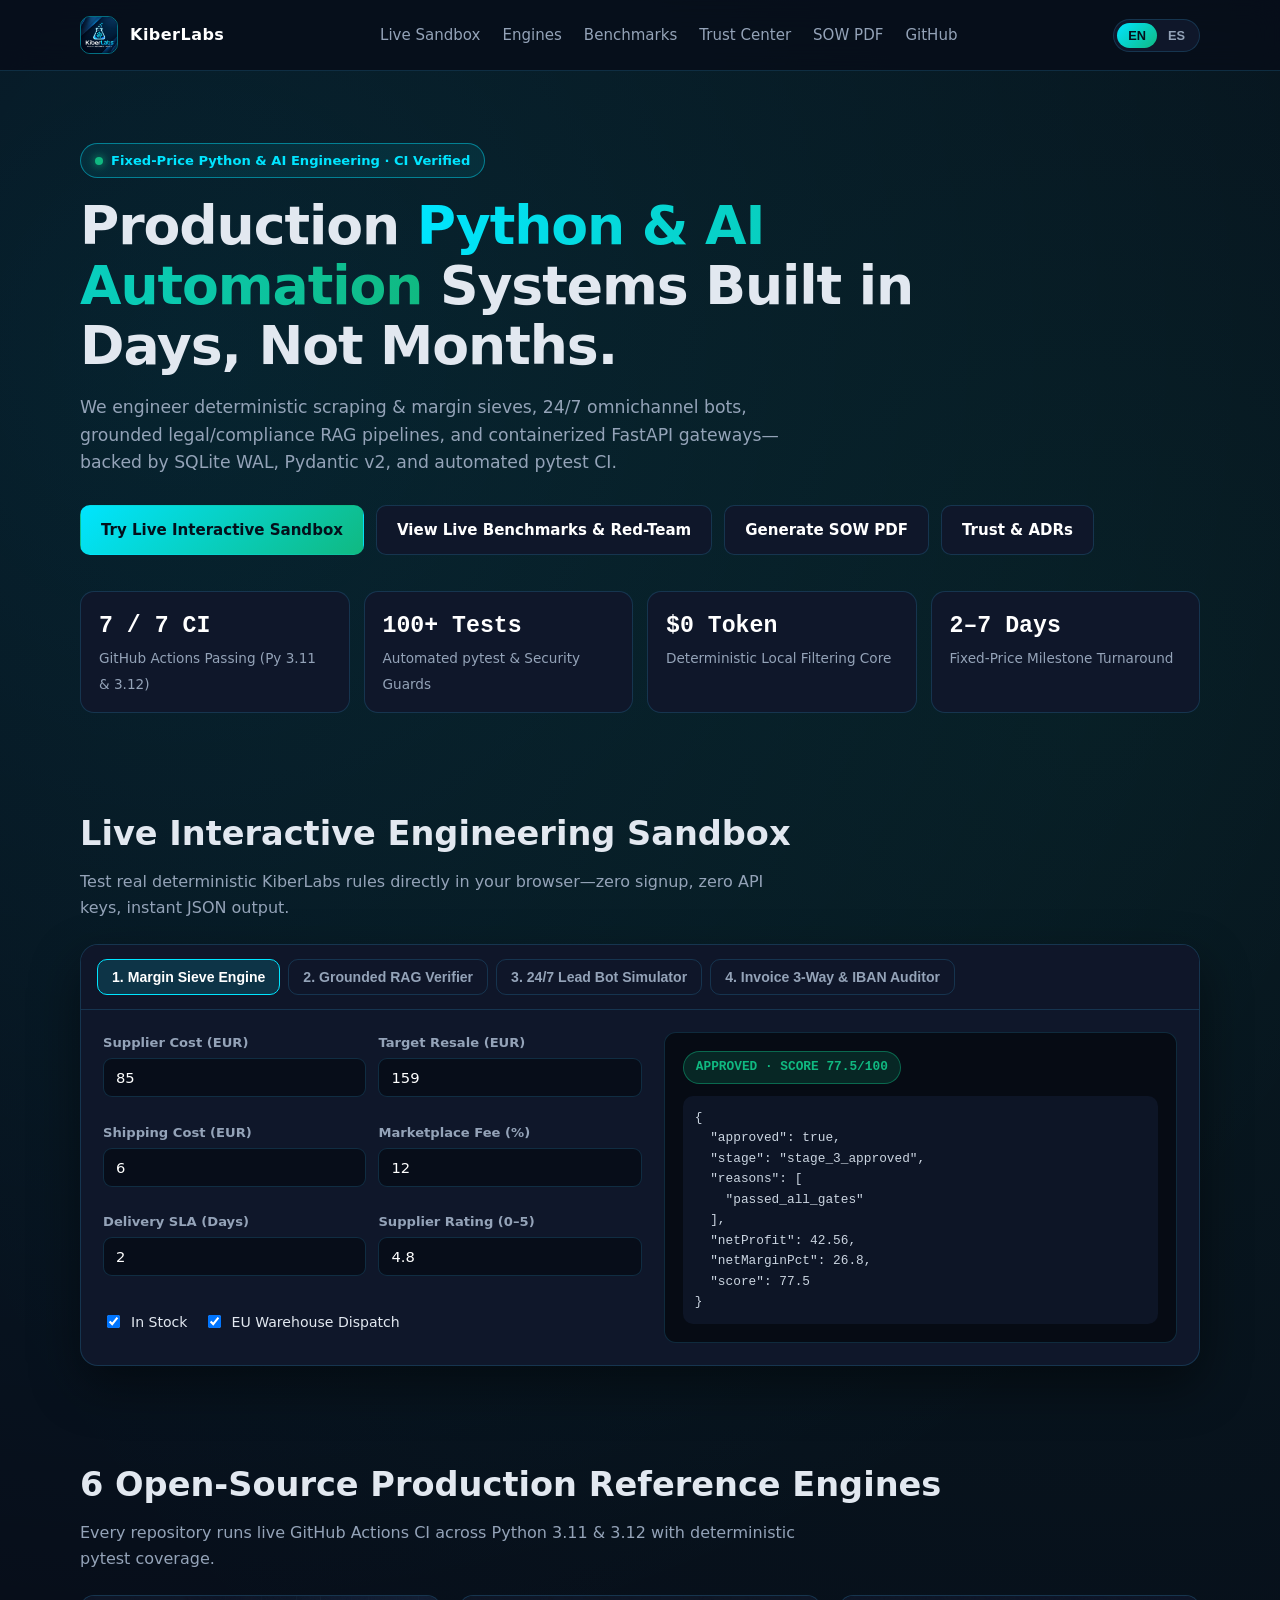
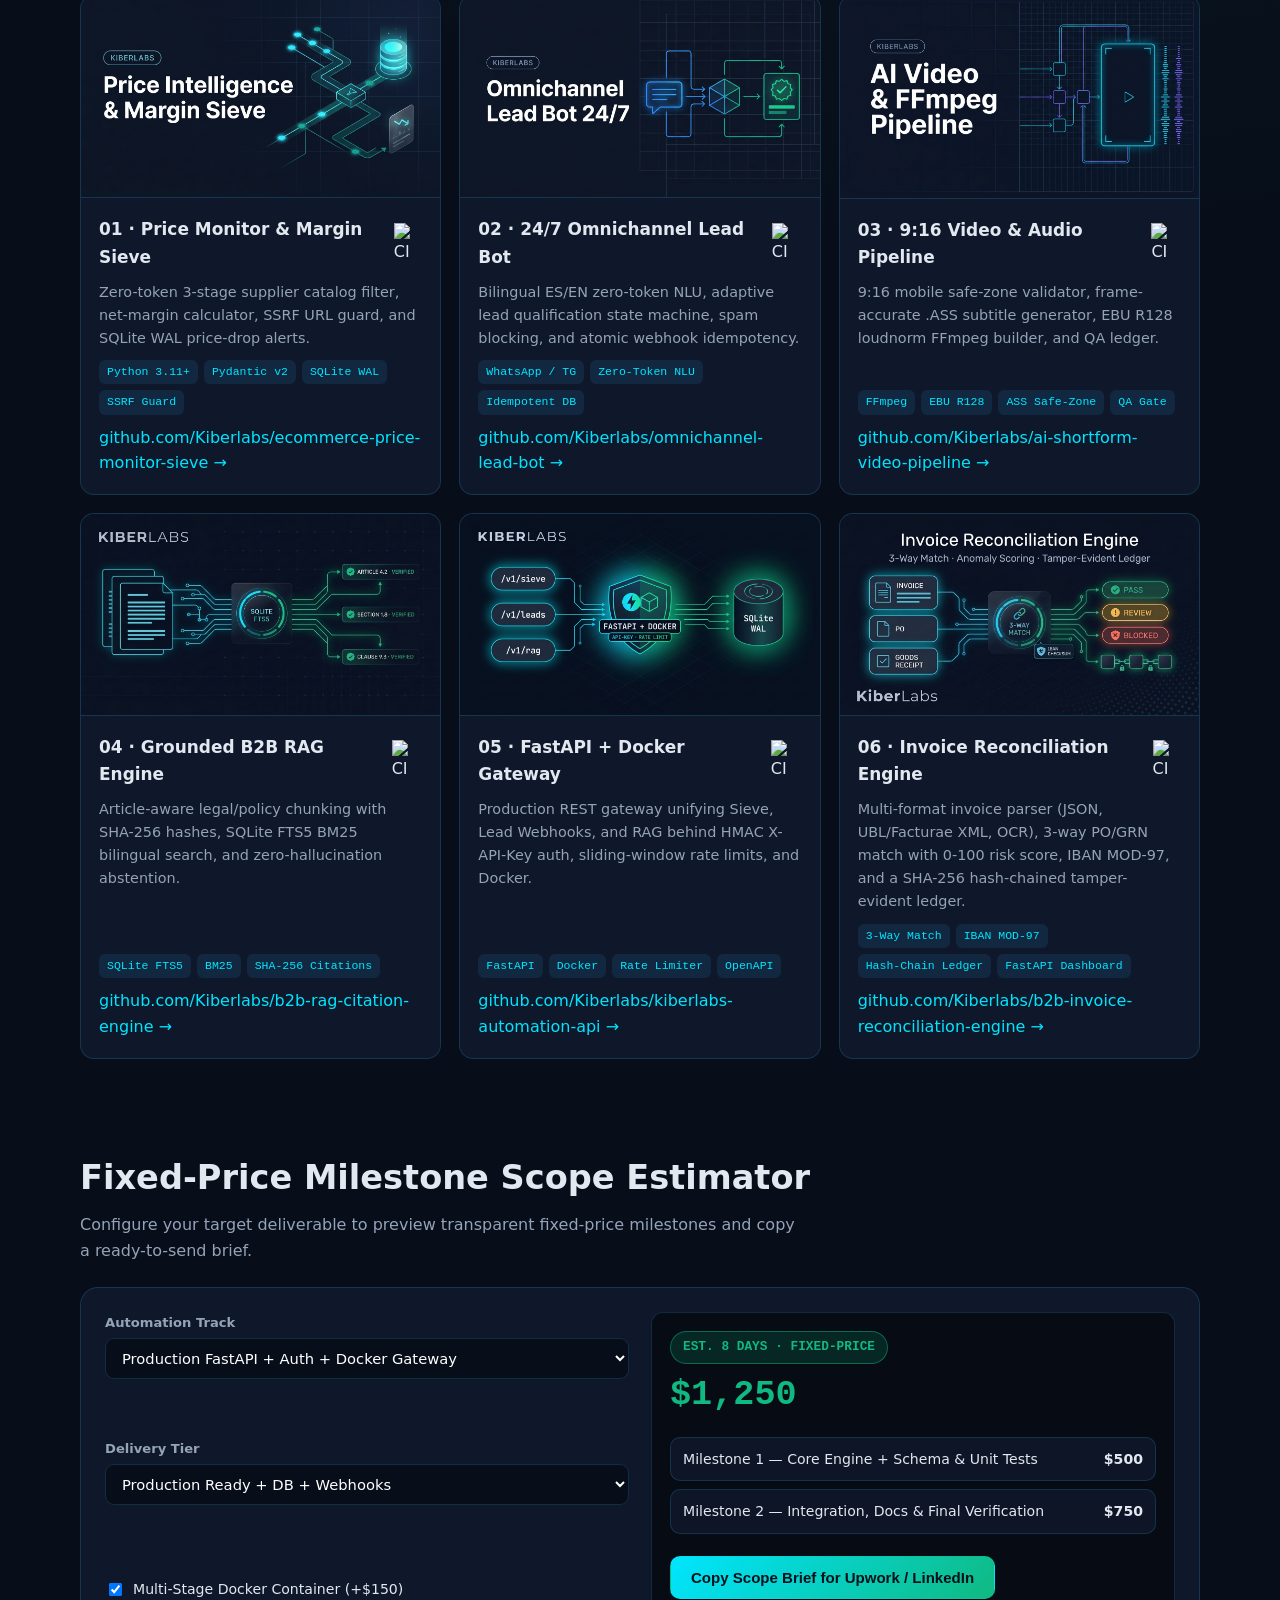
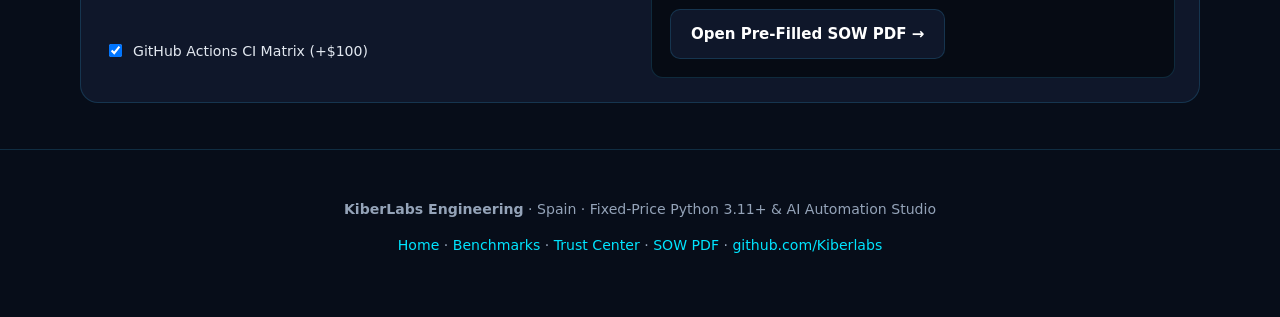
==== commit 5c604d8f: "feat: add Tab 4 Invoice 3-Way/IBAN sandbox, SOW URL bridge, invoice estimator & OpenGraph" ====
--- a/index.html
+++ b/index.html
@@ -4,7 +4,16 @@
   <meta charset="UTF-8" />
   <meta name="viewport" content="width=device-width, initial-scale=1.0" />
   <title>KiberLabs — AI &amp; Python B2B Automation Studio</title>
-  <meta name="description" content="Senior-reviewed Python 3.11+ automation, price intelligence sieves, 24/7 omnichannel bots, zero-hallucination RAG engines, and FastAPI + Docker gateways delivered fixed-price in 2–7 days." />
+  <meta name="description" content="Senior-reviewed Python 3.11+ automation, price intelligence sieves, 24/7 omnichannel bots, zero-hallucination RAG engines, 3-way invoice reconciliation, and FastAPI + Docker gateways delivered fixed-price in 2–7 days." />
+  <meta property="og:type" content="website" />
+  <meta property="og:url" content="https://kiberlabs.github.io/" />
+  <meta property="og:title" content="KiberLabs — AI &amp; Python B2B Automation Studio" />
+  <meta property="og:description" content="7 CI-verified Python 3.11+ open-source engines, live browser sandboxes, 112-payload Red-Team benchmarks, Trust Center &amp; fixed-price SOW PDF generator." />
+  <meta property="og:image" content="https://kiberlabs.github.io/assets/kiberlabs_logo_oficial.jpg" />
+  <meta name="twitter:card" content="summary_large_image" />
+  <meta name="twitter:title" content="KiberLabs — AI &amp; Python B2B Automation Studio" />
+  <meta name="twitter:description" content="Deterministic Python 3.11+ automation engines, live browser sandboxes, verified benchmarks &amp; SOW PDF generator." />
+  <meta name="twitter:image" content="https://kiberlabs.github.io/assets/kiberlabs_logo_oficial.jpg" />
   <link rel="icon" type="image/jpeg" href="assets/kiberlabs_logo_oficial.jpg" />
   <link rel="stylesheet" href="styles.css" />
 </head>
@@ -51,7 +60,7 @@
         </div>
         <div class="metrics-bar">
           <div class="metric-card">
-            <strong>6 / 6 CI</strong>
+            <strong><a href="benchmarks.html" style="color:inherit;text-decoration:none;">7 / 7 CI</a></strong>
             <span data-i18n="m_ci">GitHub Actions Passing (Py 3.11 &amp; 3.12)</span>
           </div>
           <div class="metric-card">
@@ -82,6 +91,7 @@
             <button class="tab-btn active" data-tab="tab-sieve" type="button" data-i18n="tab_sieve">1. Margin Sieve Engine</button>
             <button class="tab-btn" data-tab="tab-rag" type="button" data-i18n="tab_rag">2. Grounded RAG Verifier</button>
             <button class="tab-btn" data-tab="tab-bot" type="button" data-i18n="tab_bot">3. 24/7 Lead Bot Simulator</button>
+            <button class="tab-btn" data-tab="tab-invoice" type="button" data-i18n="tab_invoice">4. Invoice 3-Way &amp; IBAN Auditor</button>
           </div>
 
           <!-- TAB 1: Margin Sieve -->
@@ -164,6 +174,44 @@
             <div class="output-pane">
               <span id="bot-badge" class="status-badge status-warn">STATE: NEW</span>
               <pre id="bot-json" class="code-out"></pre>
+            </div>
+          </div>
+
+          <!-- TAB 4: Invoice 3-Way & IBAN MOD-97 Auditor -->
+          <div id="tab-invoice" class="tab-panel">
+            <div>
+              <div class="chip-row">
+                <button class="chip inv-preset" type="button" data-po="1250" data-grn="1250" data-inv="1250" data-iban="ES9121000418450200051332" data-vendor="1" data-dup="0">Clean Match (PASS)</button>
+                <button class="chip inv-preset" type="button" data-po="1000" data-grn="1050" data-inv="1050" data-iban="ES9121000418450200051332" data-vendor="1" data-dup="0">+5% PO Variance (REVIEW)</button>
+                <button class="chip inv-preset" type="button" data-po="1250" data-grn="1250" data-inv="1250" data-iban="ES0021000418450200051332" data-vendor="1" data-dup="0">Bad IBAN MOD-97 (BLOCKED)</button>
+                <button class="chip inv-preset" type="button" data-po="1250" data-grn="1250" data-inv="1250" data-iban="ES9121000418450200051332" data-vendor="1" data-dup="1">Duplicate Invoice (BLOCKED)</button>
+              </div>
+              <form id="invoice-form" class="form-grid">
+                <div class="field">
+                  <label for="inv-po" data-i18n="lbl_po">Purchase Order Total (EUR)</label>
+                  <input id="inv-po" type="number" step="0.5" value="1250" />
+                </div>
+                <div class="field">
+                  <label for="inv-grn" data-i18n="lbl_grn">Goods Receipt (GRN) Total (EUR)</label>
+                  <input id="inv-grn" type="number" step="0.5" value="1250" />
+                </div>
+                <div class="field">
+                  <label for="inv-total" data-i18n="lbl_inv_total">Billed Invoice Total (EUR)</label>
+                  <input id="inv-total" type="number" step="0.5" value="1250" />
+                </div>
+                <div class="field">
+                  <label for="inv-iban" data-i18n="lbl_iban">Beneficiary IBAN (MOD-97)</label>
+                  <input id="inv-iban" type="text" value="ES9121000418450200051332" />
+                </div>
+                <div class="checks-row">
+                  <label><input id="inv-vendor" type="checkbox" checked /> <span data-i18n="lbl_vendor">Approved Vendor Master</span></label>
+                  <label><input id="inv-dup" type="checkbox" /> <span data-i18n="lbl_dup">Duplicate Invoice Detected</span></label>
+                </div>
+              </form>
+            </div>
+            <div class="output-pane">
+              <span id="inv-badge" class="status-badge status-ok">PASS · RISK 0/100</span>
+              <pre id="inv-json" class="code-out"></pre>
             </div>
           </div>
         </div>
@@ -275,6 +323,7 @@
                 <option value="video">Automated 9:16 FFmpeg &amp; ASS Video Pipeline</option>
                 <option value="rag">Zero-Hallucination B2B RAG &amp; Citation Engine</option>
                 <option value="api" selected>Production FastAPI + Auth + Docker Gateway</option>
+                <option value="invoice">B2B 3-Way Invoice Reconciliation &amp; Hash Ledger</option>
               </select>
             </div>
             <div class="field full">
@@ -295,7 +344,10 @@
             <span class="status-badge status-ok" id="est-turnaround">EST. 6 DAYS</span>
             <div class="price-big" id="est-price">$1,250</div>
             <ul id="est-milestones" class="milestone-list"></ul>
-            <button id="est-copy" class="btn btn-primary" type="button" data-i18n="btn_copy_brief">Copy Scope Brief for Upwork / LinkedIn</button>
+            <div style="display:flex;flex-wrap:wrap;gap:10px;">
+              <button id="est-copy" class="btn btn-primary" type="button" data-i18n="btn_copy_brief">Copy Scope Brief for Upwork / LinkedIn</button>
+              <a id="est-sow-link" href="sow.html?track=api&amp;lang=en" class="btn btn-secondary" data-i18n="btn_open_sow">Open Pre-Filled SOW PDF →</a>
+            </div>
           </div>
         </div>
       </div>
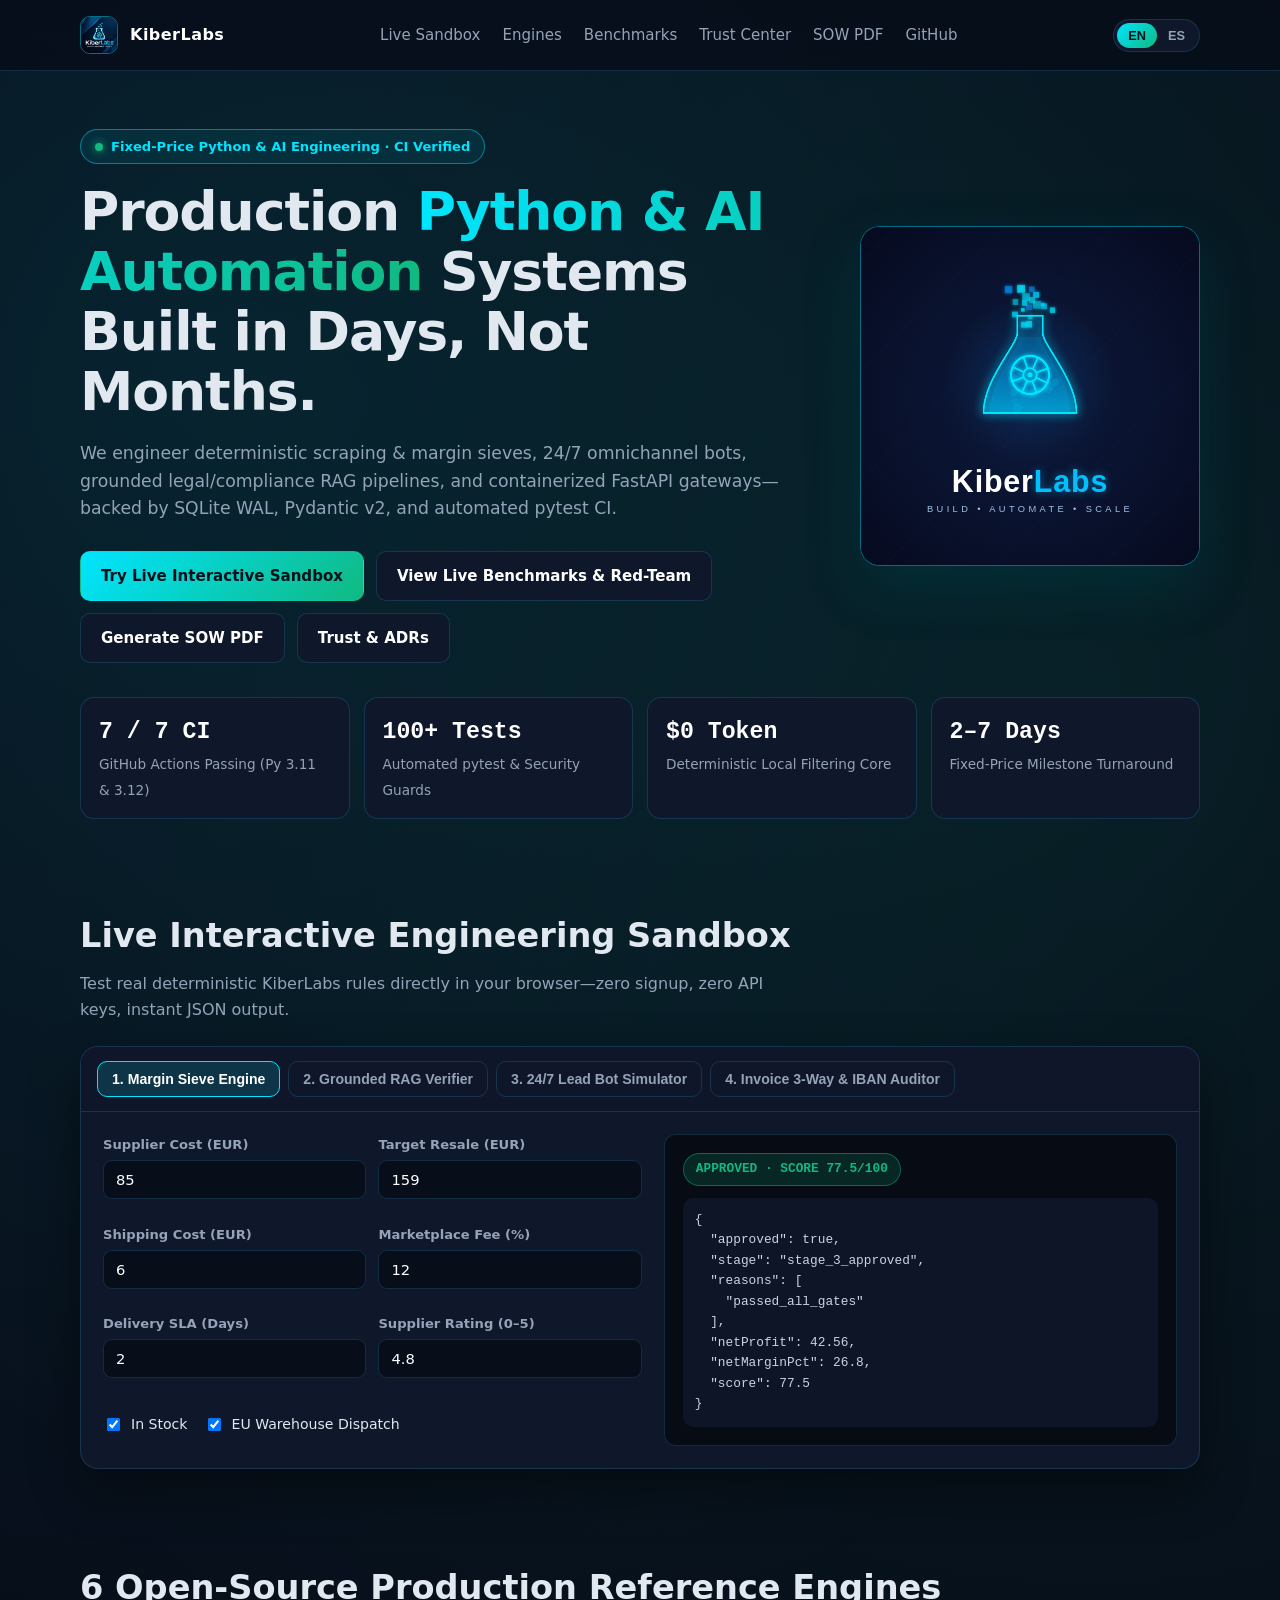
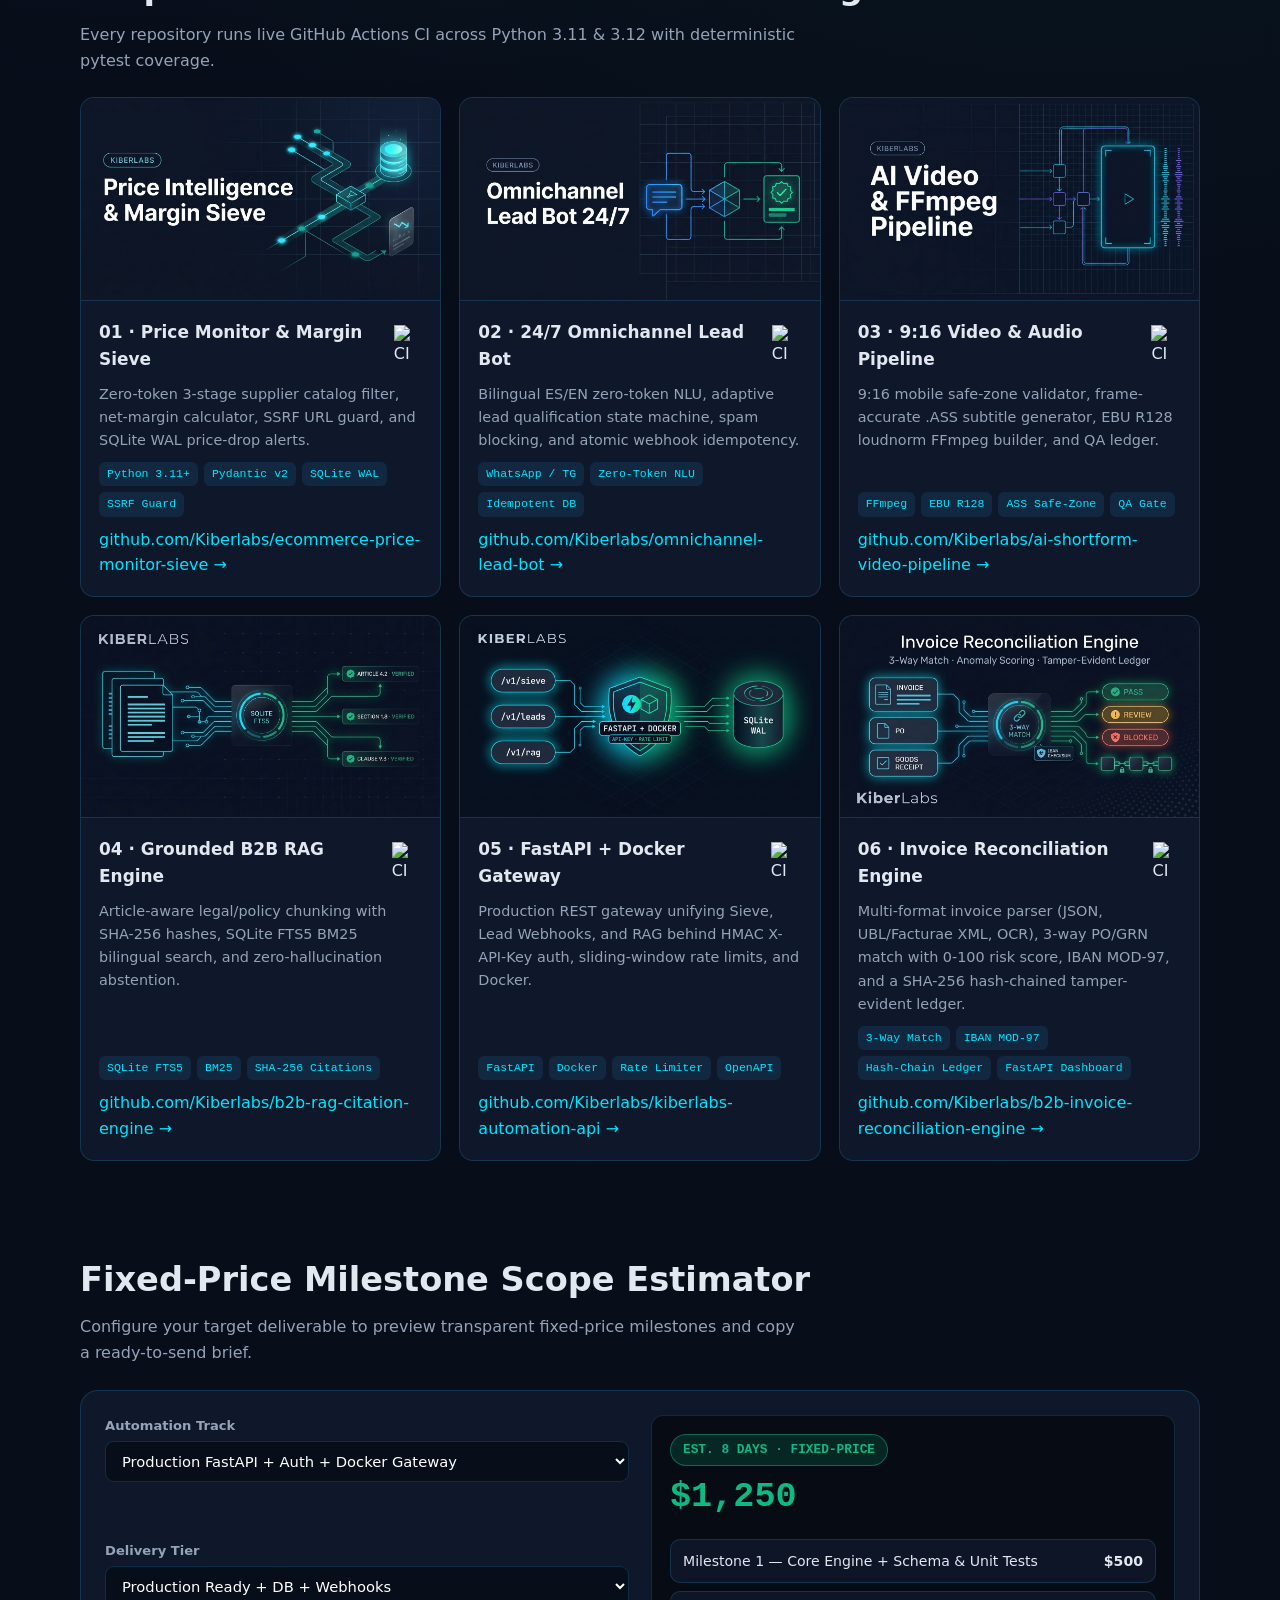
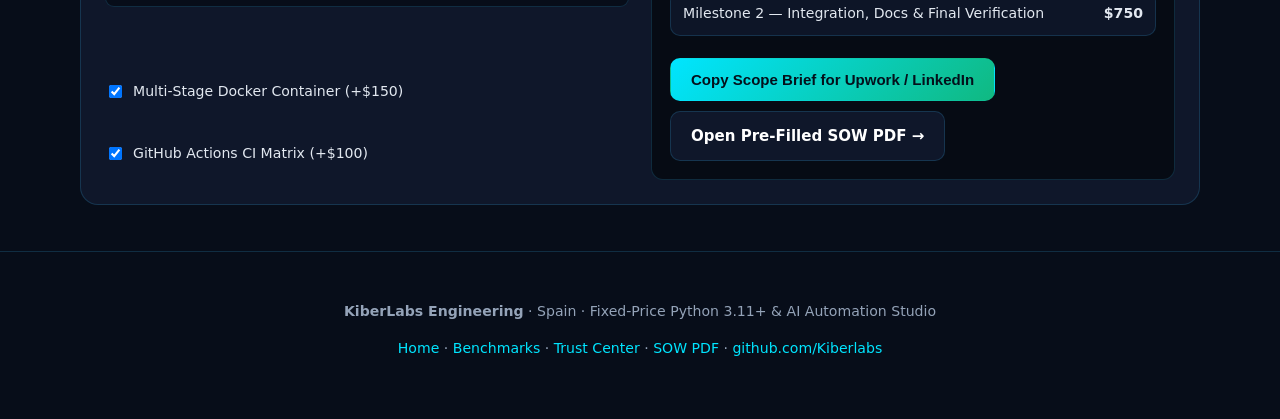
==== commit 6b39d3f3: "feat: integrate responsive animated KiberLabs emblem (#1) into hero with reduced-motion support" ====
--- a/index.html
+++ b/index.html
@@ -42,21 +42,28 @@
   <main>
     <section class="hero">
       <div class="container">
-        <div class="pill">
-          <span class="dot"></span>
-          <span data-i18n="hero_pill">Fixed-Price Python &amp; AI Engineering · CI Verified</span>
-        </div>
-        <h1 data-i18n="hero_title">
-          Production <span class="gradient-text">Python &amp; AI Automation</span> Systems Built in Days, Not Months.
-        </h1>
-        <p class="lead" data-i18n="hero_lead">
-          We engineer deterministic scraping &amp; margin sieves, 24/7 omnichannel bots, grounded legal/compliance RAG pipelines, and containerized FastAPI gateways—backed by SQLite WAL, Pydantic v2, and automated pytest CI.
-        </p>
-        <div class="cta-row">
-          <a href="#sandbox" class="btn btn-primary" data-i18n="cta_sandbox">Try Live Interactive Sandbox</a>
-          <a href="benchmarks.html" class="btn btn-secondary" data-i18n="cta_benchmarks">View Live Benchmarks &amp; Red-Team</a>
-          <a href="sow.html" class="btn btn-secondary" data-i18n="cta_sow">Generate SOW PDF</a>
-          <a href="trust.html" class="btn btn-secondary" data-i18n="cta_trust">Trust &amp; ADRs</a>
+        <div class="hero-grid">
+          <div class="hero-copy">
+            <div class="pill">
+              <span class="dot"></span>
+              <span data-i18n="hero_pill">Fixed-Price Python &amp; AI Engineering · CI Verified</span>
+            </div>
+            <h1 data-i18n="hero_title">
+              Production <span class="gradient-text">Python &amp; AI Automation</span> Systems Built in Days, Not Months.
+            </h1>
+            <p class="lead" data-i18n="hero_lead">
+              We engineer deterministic scraping &amp; margin sieves, 24/7 omnichannel bots, grounded legal/compliance RAG pipelines, and containerized FastAPI gateways—backed by SQLite WAL, Pydantic v2, and automated pytest CI.
+            </p>
+            <div class="cta-row">
+              <a href="#sandbox" class="btn btn-primary" data-i18n="cta_sandbox">Try Live Interactive Sandbox</a>
+              <a href="benchmarks.html" class="btn btn-secondary" data-i18n="cta_benchmarks">View Live Benchmarks &amp; Red-Team</a>
+              <a href="sow.html" class="btn btn-secondary" data-i18n="cta_sow">Generate SOW PDF</a>
+              <a href="trust.html" class="btn btn-secondary" data-i18n="cta_trust">Trust &amp; ADRs</a>
+            </div>
+          </div>
+          <div class="hero-emblem" aria-label="KiberLabs Animated Emblem">
+            <iframe src="assets/kiberlabs_hero_logo.html" title="KiberLabs Animated Emblem"></iframe>
+          </div>
         </div>
         <div class="metrics-bar">
           <div class="metric-card">
--- a/styles.css
+++ b/styles.css
@@ -129,7 +129,38 @@
 
 /* Hero */
 .hero {
-  padding: 72px 0 48px;
+  padding: 58px 0 44px;
+}
+
+.hero-grid {
+  display: grid;
+  grid-template-columns: minmax(0, 1.35fr) minmax(260px, 340px);
+  gap: 34px;
+  align-items: center;
+  margin-bottom: 34px;
+}
+
+.hero-copy .cta-row {
+  margin-bottom: 0;
+}
+
+.hero-emblem {
+  width: 100%;
+  max-width: 340px;
+  aspect-ratio: 1 / 1;
+  justify-self: center;
+  border-radius: 20px;
+  overflow: hidden;
+  border: 1px solid var(--border-strong);
+  background: #060a1f;
+  box-shadow: 0 22px 54px rgba(0, 229, 255, 0.14), var(--shadow);
+}
+
+.hero-emblem iframe {
+  width: 100%;
+  height: 100%;
+  border: 0;
+  display: block;
 }
 
 .pill {
@@ -954,10 +985,14 @@
 }
 
 @media (max-width: 960px) {
+  .hero-grid,
   .tab-panel.active,
   .estimator-grid,
   .sow-layout {
     grid-template-columns: 1fr;
+  }
+  .hero-emblem {
+    max-width: 280px;
   }
   .topbar-inner {
     flex-wrap: wrap;
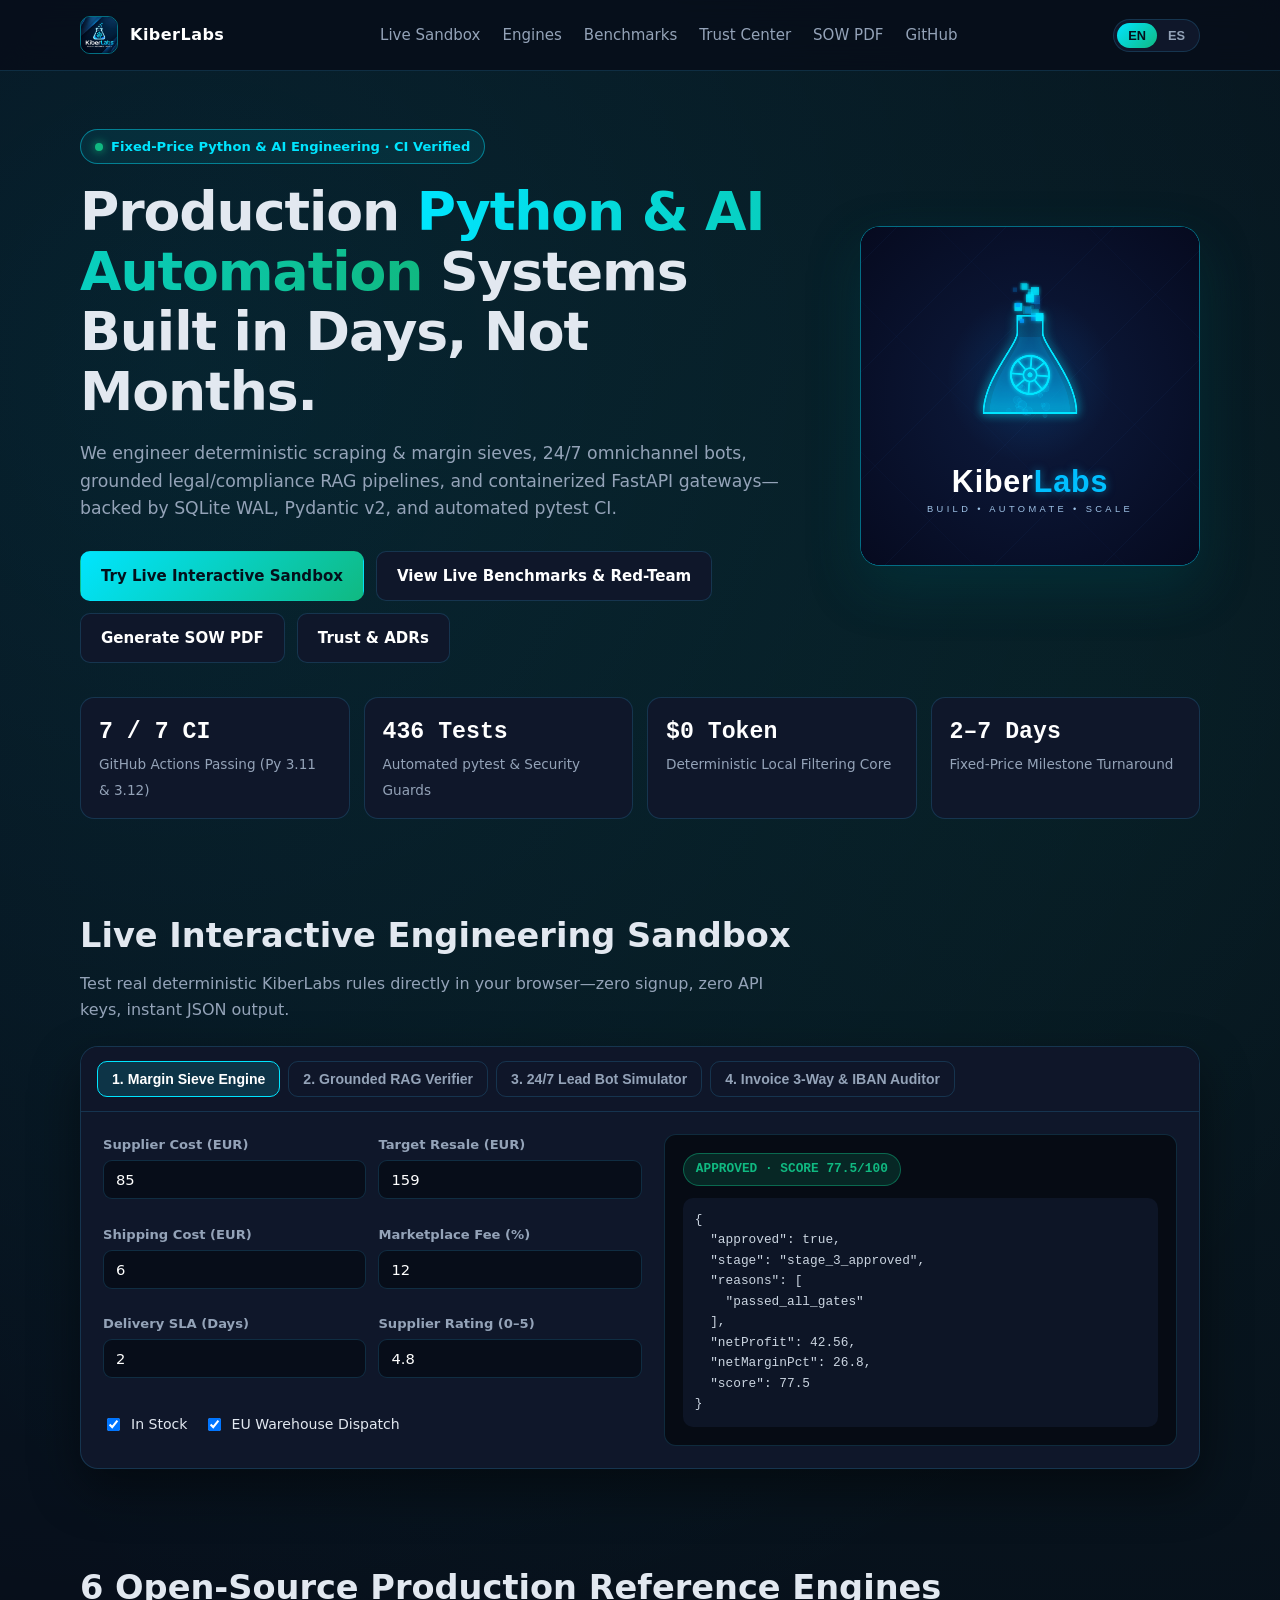
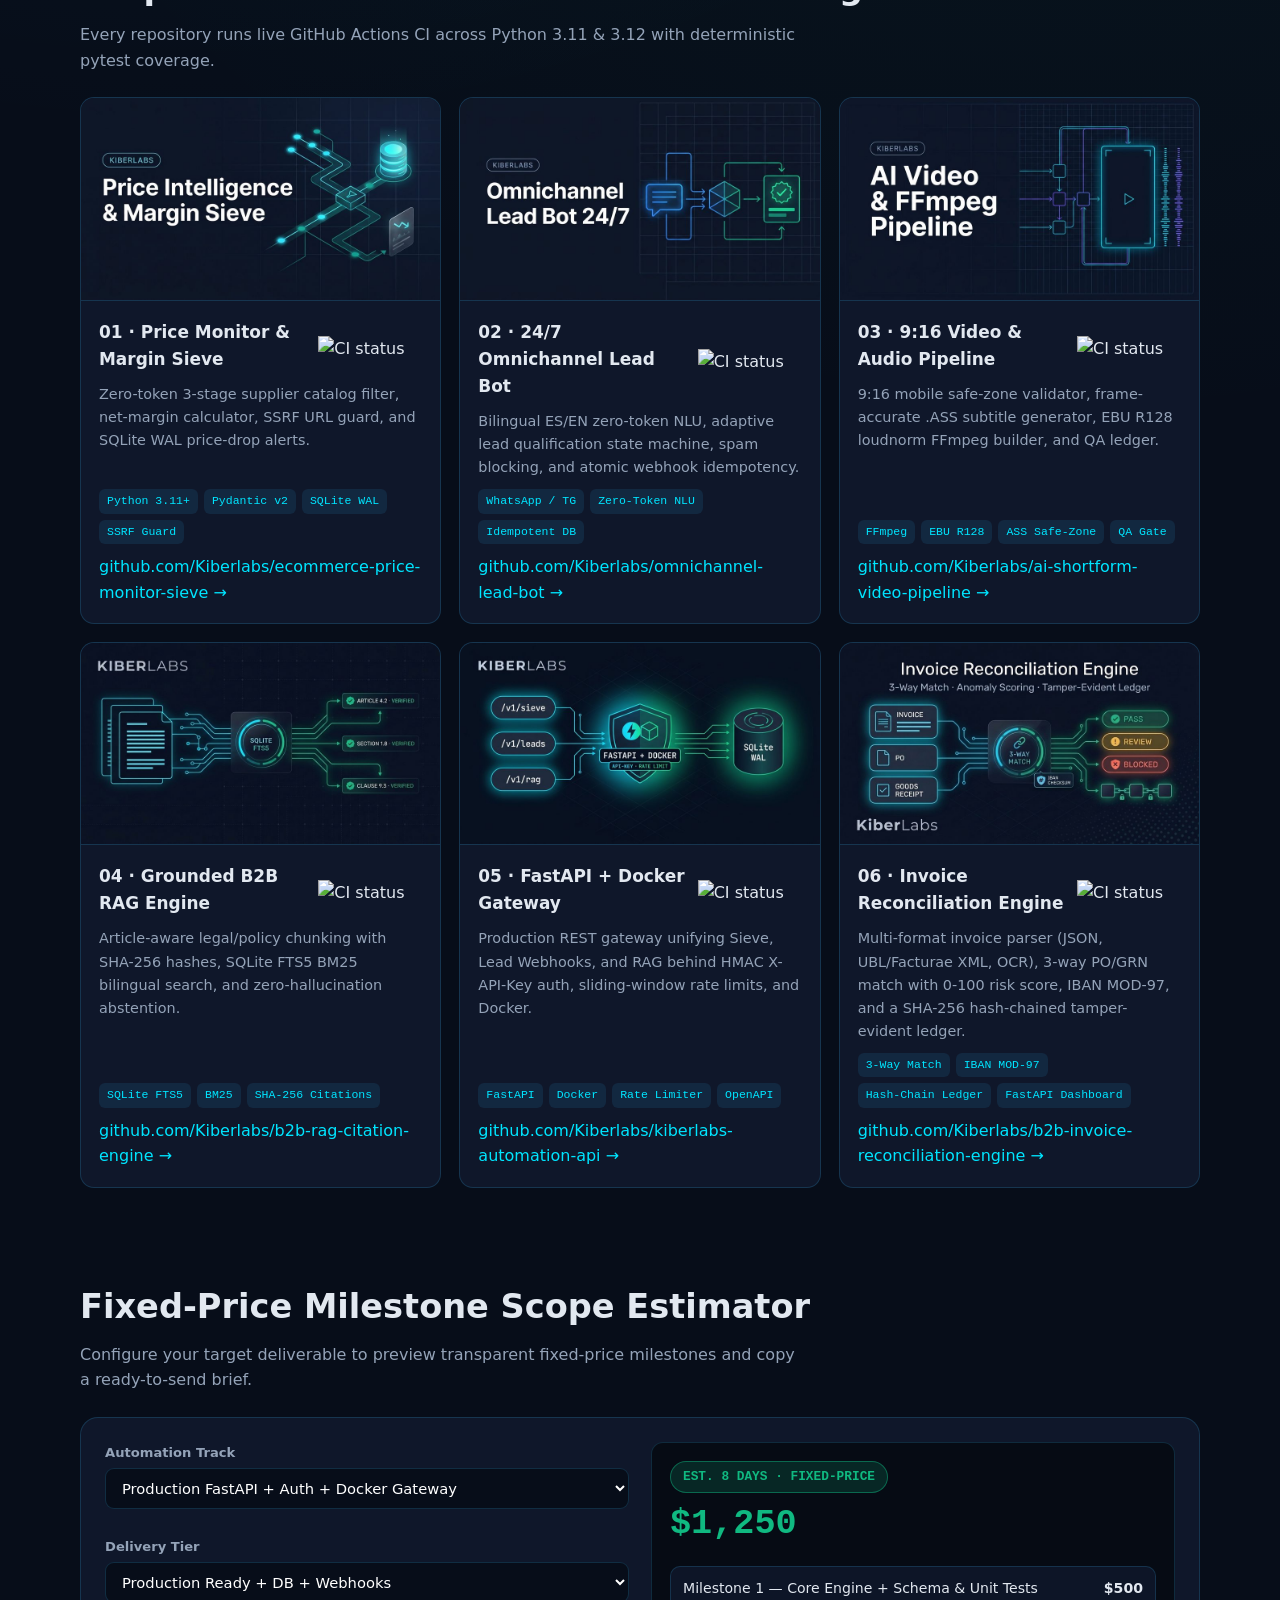
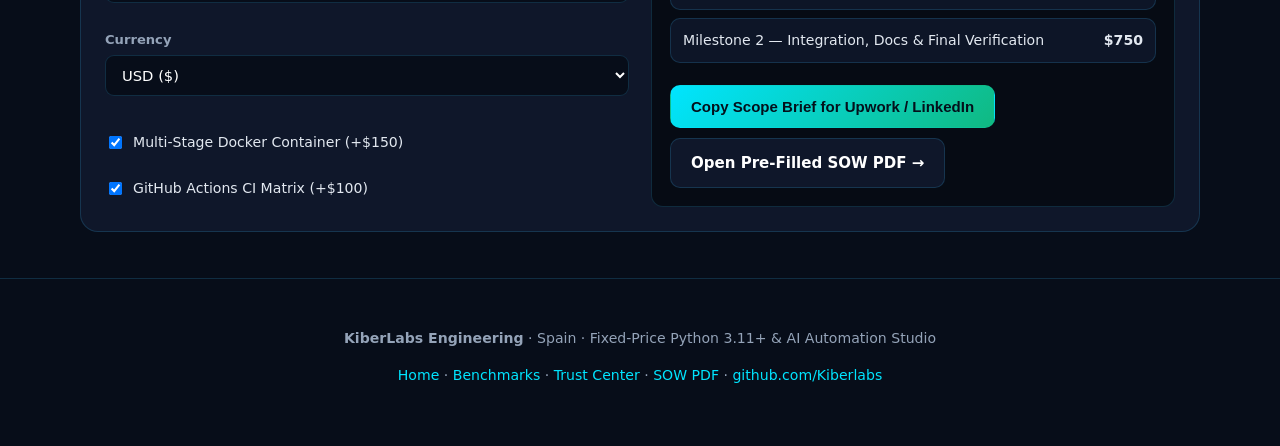
==== commit 3672ccc1: "polish: optimize assets (-90.7%), fix mobile/print CSS and boolean coercion, sync 436-test & benchma" ====
--- a/index.html
+++ b/index.html
@@ -5,10 +5,11 @@
   <meta name="viewport" content="width=device-width, initial-scale=1.0" />
   <title>KiberLabs — AI &amp; Python B2B Automation Studio</title>
   <meta name="description" content="Senior-reviewed Python 3.11+ automation, price intelligence sieves, 24/7 omnichannel bots, zero-hallucination RAG engines, 3-way invoice reconciliation, and FastAPI + Docker gateways delivered fixed-price in 2–7 days." />
+  <link rel="canonical" href="https://kiberlabs.github.io/" />
   <meta property="og:type" content="website" />
   <meta property="og:url" content="https://kiberlabs.github.io/" />
   <meta property="og:title" content="KiberLabs — AI &amp; Python B2B Automation Studio" />
-  <meta property="og:description" content="7 CI-verified Python 3.11+ open-source engines, live browser sandboxes, 112-payload Red-Team benchmarks, Trust Center &amp; fixed-price SOW PDF generator." />
+  <meta property="og:description" content="6 CI-verified Python 3.11+ open-source engines + benchmark suite, live browser sandboxes, 112-payload Red-Team benchmarks, Trust Center &amp; fixed-price SOW PDF generator." />
   <meta property="og:image" content="https://kiberlabs.github.io/assets/kiberlabs_logo_oficial.jpg" />
   <meta name="twitter:card" content="summary_large_image" />
   <meta name="twitter:title" content="KiberLabs — AI &amp; Python B2B Automation Studio" />
@@ -16,15 +17,40 @@
   <meta name="twitter:image" content="https://kiberlabs.github.io/assets/kiberlabs_logo_oficial.jpg" />
   <link rel="icon" type="image/jpeg" href="assets/kiberlabs_logo_oficial.jpg" />
   <link rel="stylesheet" href="styles.css" />
+  <script type="application/ld+json">
+  {
+    "@context": "https://schema.org",
+    "@type": "Organization",
+    "name": "KiberLabs Engineering",
+    "url": "https://kiberlabs.github.io/",
+    "logo": "https://kiberlabs.github.io/assets/kiberlabs_logo_oficial.jpg",
+    "description": "Fixed-Price Python 3.11+ & AI Automation Studio delivering deterministic price intelligence sieves, 24/7 omnichannel bots, grounded B2B RAG engines, 3-way invoice reconciliation, and FastAPI Docker gateways.",
+    "address": {
+      "@type": "PostalAddress",
+      "addressCountry": "ES"
+    },
+    "sameAs": [
+      "https://github.com/Kiberlabs",
+      "https://github.com/Kiberlabs/ecommerce-price-monitor-sieve",
+      "https://github.com/Kiberlabs/omnichannel-lead-bot",
+      "https://github.com/Kiberlabs/ai-shortform-video-pipeline",
+      "https://github.com/Kiberlabs/b2b-rag-citation-engine",
+      "https://github.com/Kiberlabs/kiberlabs-automation-api",
+      "https://github.com/Kiberlabs/b2b-invoice-reconciliation-engine",
+      "https://github.com/Kiberlabs/kiberlabs-benchmarks"
+    ]
+  }
+  </script>
 </head>
 <body>
+  <a class="skip-link" href="#main" data-i18n="skip_link">Skip to main content</a>
   <header class="topbar">
     <div class="container topbar-inner">
       <a href="#" class="brand">
-        <img src="assets/kiberlabs_logo_oficial.jpg" alt="KiberLabs Logo" />
+        <img src="assets/kiberlabs_logo_oficial.jpg" alt="KiberLabs Logo" width="38" height="38" />
         <span>KiberLabs</span>
       </a>
-      <nav class="nav-links">
+      <nav class="nav-links" aria-label="Primary navigation">
         <a href="#sandbox" data-i18n="nav_sandbox">Live Sandbox</a>
         <a href="#portfolio" data-i18n="nav_portfolio">Engines</a>
         <a href="benchmarks.html" data-i18n="nav_benchmarks">Benchmarks</a>
@@ -33,13 +59,13 @@
         <a href="https://github.com/Kiberlabs" target="_blank" rel="noopener">GitHub</a>
       </nav>
       <div class="lang-toggle" role="group" aria-label="Language switcher">
-        <button class="lang-btn active" data-lang="en" type="button">EN</button>
-        <button class="lang-btn" data-lang="es" type="button">ES</button>
+        <button class="lang-btn active" data-lang="en" type="button" aria-pressed="true">EN</button>
+        <button class="lang-btn" data-lang="es" type="button" aria-pressed="false">ES</button>
       </div>
     </div>
   </header>
 
-  <main>
+  <main id="main">
     <section class="hero">
       <div class="container">
         <div class="hero-grid">
@@ -71,7 +97,7 @@
             <span data-i18n="m_ci">GitHub Actions Passing (Py 3.11 &amp; 3.12)</span>
           </div>
           <div class="metric-card">
-            <strong>100+ Tests</strong>
+            <strong>436 Tests</strong>
             <span data-i18n="m_tests">Automated pytest &amp; Security Guards</span>
           </div>
           <div class="metric-card">
@@ -94,15 +120,15 @@
         </div>
 
         <div class="sandbox-shell">
-          <div class="tabs-bar" role="tablist">
-            <button class="tab-btn active" data-tab="tab-sieve" type="button" data-i18n="tab_sieve">1. Margin Sieve Engine</button>
-            <button class="tab-btn" data-tab="tab-rag" type="button" data-i18n="tab_rag">2. Grounded RAG Verifier</button>
-            <button class="tab-btn" data-tab="tab-bot" type="button" data-i18n="tab_bot">3. 24/7 Lead Bot Simulator</button>
-            <button class="tab-btn" data-tab="tab-invoice" type="button" data-i18n="tab_invoice">4. Invoice 3-Way &amp; IBAN Auditor</button>
+          <div class="tabs-bar" role="tablist" aria-label="Interactive Engineering Sandboxes">
+            <button id="btn-tab-sieve" class="tab-btn active" role="tab" aria-selected="true" aria-controls="tab-sieve" tabindex="0" data-tab="tab-sieve" type="button" data-i18n="tab_sieve">1. Margin Sieve Engine</button>
+            <button id="btn-tab-rag" class="tab-btn" role="tab" aria-selected="false" aria-controls="tab-rag" tabindex="-1" data-tab="tab-rag" type="button" data-i18n="tab_rag">2. Grounded RAG Verifier</button>
+            <button id="btn-tab-bot" class="tab-btn" role="tab" aria-selected="false" aria-controls="tab-bot" tabindex="-1" data-tab="tab-bot" type="button" data-i18n="tab_bot">3. 24/7 Lead Bot Simulator</button>
+            <button id="btn-tab-invoice" class="tab-btn" role="tab" aria-selected="false" aria-controls="tab-invoice" tabindex="-1" data-tab="tab-invoice" type="button" data-i18n="tab_invoice">4. Invoice 3-Way &amp; IBAN Auditor</button>
           </div>
 
           <!-- TAB 1: Margin Sieve -->
-          <div id="tab-sieve" class="tab-panel active">
+          <div id="tab-sieve" class="tab-panel active" role="tabpanel" aria-labelledby="btn-tab-sieve" tabindex="0">
             <form id="sieve-form" class="form-grid">
               <div class="field">
                 <label for="s-supplier" data-i18n="lbl_supplier">Supplier Cost (EUR)</label>
@@ -134,13 +160,13 @@
               </div>
             </form>
             <div class="output-pane">
-              <span id="sieve-badge" class="status-badge status-ok">APPROVED</span>
-              <pre id="sieve-json" class="code-out"></pre>
+              <span id="sieve-badge" class="status-badge status-ok" aria-live="polite">APPROVED</span>
+              <pre id="sieve-json" class="code-out" aria-live="polite"></pre>
             </div>
           </div>
 
           <!-- TAB 2: RAG Verifier -->
-          <div id="tab-rag" class="tab-panel">
+          <div id="tab-rag" class="tab-panel" role="tabpanel" aria-labelledby="btn-tab-rag" tabindex="0" hidden>
             <div>
               <div class="chip-row">
                 <button class="chip rag-preset" type="button" data-q="What is the deadline for data breach notification?">EN: Breach SLA (72h)</button>
@@ -157,13 +183,13 @@
               </div>
             </div>
             <div class="output-pane">
-              <span id="rag-badge" class="status-badge status-ok">GROUNDED</span>
-              <pre id="rag-json" class="code-out"></pre>
+              <span id="rag-badge" class="status-badge status-ok" aria-live="polite">GROUNDED</span>
+              <pre id="rag-json" class="code-out" aria-live="polite"></pre>
             </div>
           </div>
 
           <!-- TAB 3: Lead Bot -->
-          <div id="tab-bot" class="tab-panel">
+          <div id="tab-bot" class="tab-panel" role="tabpanel" aria-labelledby="btn-tab-bot" tabindex="0" hidden>
             <div>
               <div class="chip-row">
                 <button class="chip bot-preset" type="button" data-msg="Hola, necesito un bot de WhatsApp para mi empresa">ES: Pedir Bot</button>
@@ -171,21 +197,21 @@
                 <button class="chip bot-preset" type="button" data-msg="Hi, we need a Python scraper with $900 budget">EN: 1-Turn Qualify</button>
                 <button class="chip bot-preset" type="button" data-msg="Claim your free crypto airdrop bonus now!">Spam Filter Test</button>
               </div>
-              <div id="bot-log" class="chat-log"></div>
+              <div id="bot-log" class="chat-log" role="log" aria-live="polite" aria-label="Lead bot conversation log"></div>
               <div class="chat-input-row">
-                <input id="bot-input" type="text" placeholder="Type a WhatsApp / Telegram message..." />
+                <input id="bot-input" type="text" placeholder="Type a WhatsApp / Telegram message..." aria-label="Lead bot message input" data-i18n-placeholder="bot_placeholder" data-i18n-aria-label="bot_input_aria" />
                 <button id="bot-send" class="btn btn-primary" type="button" data-i18n="btn_send">Send</button>
                 <button id="bot-reset" class="btn btn-secondary" type="button" data-i18n="btn_reset">Reset</button>
               </div>
             </div>
             <div class="output-pane">
-              <span id="bot-badge" class="status-badge status-warn">STATE: NEW</span>
-              <pre id="bot-json" class="code-out"></pre>
+              <span id="bot-badge" class="status-badge status-warn" aria-live="polite">STATE: NEW</span>
+              <pre id="bot-json" class="code-out" aria-live="polite"></pre>
             </div>
           </div>
 
           <!-- TAB 4: Invoice 3-Way & IBAN MOD-97 Auditor -->
-          <div id="tab-invoice" class="tab-panel">
+          <div id="tab-invoice" class="tab-panel" role="tabpanel" aria-labelledby="btn-tab-invoice" tabindex="0" hidden>
             <div>
               <div class="chip-row">
                 <button class="chip inv-preset" type="button" data-po="1250" data-grn="1250" data-inv="1250" data-iban="ES9121000418450200051332" data-vendor="1" data-dup="0">Clean Match (PASS)</button>
@@ -217,8 +243,8 @@
               </form>
             </div>
             <div class="output-pane">
-              <span id="inv-badge" class="status-badge status-ok">PASS · RISK 0/100</span>
-              <pre id="inv-json" class="code-out"></pre>
+              <span id="inv-badge" class="status-badge status-ok" aria-live="polite">PASS · RISK 0/100</span>
+              <pre id="inv-json" class="code-out" aria-live="polite"></pre>
             </div>
           </div>
         </div>
@@ -234,11 +260,11 @@
 
         <div class="repo-grid">
           <article class="repo-card">
-            <img class="cover" src="assets/cover_01_price_sieve.jpg" alt="Price Monitor & Margin Sieve" loading="lazy" />
+            <img class="cover" src="assets/cover_01_price_sieve.jpg" alt="Price Monitor & Margin Sieve" width="896" height="500" loading="lazy" />
             <div class="repo-body">
               <div class="repo-top">
                 <h3>01 · Price Monitor &amp; Margin Sieve</h3>
-                <img src="https://github.com/Kiberlabs/ecommerce-price-monitor-sieve/actions/workflows/ci.yml/badge.svg" alt="CI" />
+                <img src="https://github.com/Kiberlabs/ecommerce-price-monitor-sieve/actions/workflows/ci.yml/badge.svg" alt="CI status for ecommerce-price-monitor-sieve" width="104" height="20" />
               </div>
               <p data-i18n="r1_desc">Zero-token 3-stage supplier catalog filter, net-margin calculator, SSRF URL guard, and SQLite WAL price-drop alerts.</p>
               <div class="tags"><span class="tag">Python 3.11+</span><span class="tag">Pydantic v2</span><span class="tag">SQLite WAL</span><span class="tag">SSRF Guard</span></div>
@@ -247,11 +273,11 @@
           </article>
 
           <article class="repo-card">
-            <img class="cover" src="assets/cover_02_lead_bot.jpg" alt="24/7 Omnichannel Lead Bot" loading="lazy" />
+            <img class="cover" src="assets/cover_02_lead_bot.jpg" alt="24/7 Omnichannel Lead Bot" width="896" height="500" loading="lazy" />
             <div class="repo-body">
               <div class="repo-top">
                 <h3>02 · 24/7 Omnichannel Lead Bot</h3>
-                <img src="https://github.com/Kiberlabs/omnichannel-lead-bot/actions/workflows/ci.yml/badge.svg" alt="CI" />
+                <img src="https://github.com/Kiberlabs/omnichannel-lead-bot/actions/workflows/ci.yml/badge.svg" alt="CI status for omnichannel-lead-bot" width="104" height="20" />
               </div>
               <p data-i18n="r2_desc">Bilingual ES/EN zero-token NLU, adaptive lead qualification state machine, spam blocking, and atomic webhook idempotency.</p>
               <div class="tags"><span class="tag">WhatsApp / TG</span><span class="tag">Zero-Token NLU</span><span class="tag">Idempotent DB</span></div>
@@ -260,11 +286,11 @@
           </article>
 
           <article class="repo-card">
-            <img class="cover" src="assets/cover_03_video_pipeline.jpg" alt="AI Short-Form Video Pipeline" loading="lazy" />
+            <img class="cover" src="assets/cover_03_video_pipeline.jpg" alt="AI Short-Form Video Pipeline" width="896" height="500" loading="lazy" />
             <div class="repo-body">
               <div class="repo-top">
                 <h3>03 · 9:16 Video &amp; Audio Pipeline</h3>
-                <img src="https://github.com/Kiberlabs/ai-shortform-video-pipeline/actions/workflows/ci.yml/badge.svg" alt="CI" />
+                <img src="https://github.com/Kiberlabs/ai-shortform-video-pipeline/actions/workflows/ci.yml/badge.svg" alt="CI status for ai-shortform-video-pipeline" width="104" height="20" />
               </div>
               <p data-i18n="r3_desc">9:16 mobile safe-zone validator, frame-accurate .ASS subtitle generator, EBU R128 loudnorm FFmpeg builder, and QA ledger.</p>
               <div class="tags"><span class="tag">FFmpeg</span><span class="tag">EBU R128</span><span class="tag">ASS Safe-Zone</span><span class="tag">QA Gate</span></div>
@@ -273,11 +299,11 @@
           </article>
 
           <article class="repo-card">
-            <img class="cover" src="assets/cover_04_rag_engine.jpg" alt="B2B RAG Citation Engine" loading="lazy" />
+            <img class="cover" src="assets/cover_04_rag_engine.jpg" alt="B2B RAG Citation Engine" width="896" height="500" loading="lazy" />
             <div class="repo-body">
               <div class="repo-top">
                 <h3>04 · Grounded B2B RAG Engine</h3>
-                <img src="https://github.com/Kiberlabs/b2b-rag-citation-engine/actions/workflows/ci.yml/badge.svg" alt="CI" />
+                <img src="https://github.com/Kiberlabs/b2b-rag-citation-engine/actions/workflows/ci.yml/badge.svg" alt="CI status for b2b-rag-citation-engine" width="104" height="20" />
               </div>
               <p data-i18n="r4_desc">Article-aware legal/policy chunking with SHA-256 hashes, SQLite FTS5 BM25 bilingual search, and zero-hallucination abstention.</p>
               <div class="tags"><span class="tag">SQLite FTS5</span><span class="tag">BM25</span><span class="tag">SHA-256 Citations</span></div>
@@ -286,11 +312,11 @@
           </article>
 
           <article class="repo-card">
-            <img class="cover" src="assets/cover_05_automation_api.jpg" alt="FastAPI Docker Automation Gateway" loading="lazy" />
+            <img class="cover" src="assets/cover_05_automation_api.jpg" alt="FastAPI Docker Automation Gateway" width="896" height="500" loading="lazy" />
             <div class="repo-body">
               <div class="repo-top">
                 <h3>05 · FastAPI + Docker Gateway</h3>
-                <img src="https://github.com/Kiberlabs/kiberlabs-automation-api/actions/workflows/ci.yml/badge.svg" alt="CI" />
+                <img src="https://github.com/Kiberlabs/kiberlabs-automation-api/actions/workflows/ci.yml/badge.svg" alt="CI status for kiberlabs-automation-api" width="104" height="20" />
               </div>
               <p data-i18n="r5_desc">Production REST gateway unifying Sieve, Lead Webhooks, and RAG behind HMAC X-API-Key auth, sliding-window rate limits, and Docker.</p>
               <div class="tags"><span class="tag">FastAPI</span><span class="tag">Docker</span><span class="tag">Rate Limiter</span><span class="tag">OpenAPI</span></div>
@@ -299,11 +325,11 @@
           </article>
 
           <article class="repo-card">
-            <img class="cover" src="assets/cover_06_invoice_reconciler.jpg" alt="B2B Invoice Reconciliation Engine" loading="lazy" />
+            <img class="cover" src="assets/cover_06_invoice_reconciler.jpg" alt="B2B Invoice Reconciliation Engine" width="896" height="500" loading="lazy" />
             <div class="repo-body">
               <div class="repo-top">
                 <h3>06 · Invoice Reconciliation Engine</h3>
-                <img src="https://github.com/Kiberlabs/b2b-invoice-reconciliation-engine/actions/workflows/ci.yml/badge.svg" alt="CI" />
+                <img src="https://github.com/Kiberlabs/b2b-invoice-reconciliation-engine/actions/workflows/ci.yml/badge.svg" alt="CI status for b2b-invoice-reconciliation-engine" width="104" height="20" />
               </div>
               <p data-i18n="r6_desc">Multi-format invoice parser (JSON, UBL/Facturae XML, OCR), 3-way PO/GRN match with 0-100 risk score, IBAN MOD-97, and a SHA-256 hash-chained tamper-evident ledger.</p>
               <div class="tags"><span class="tag">3-Way Match</span><span class="tag">IBAN MOD-97</span><span class="tag">Hash-Chain Ledger</span><span class="tag">FastAPI Dashboard</span></div>
@@ -325,20 +351,27 @@
             <div class="field full">
               <label for="est-track" data-i18n="lbl_track">Automation Track</label>
               <select id="est-track">
-                <option value="sieve">Web Scraping &amp; Price Intelligence Sieve</option>
-                <option value="bot">24/7 Omnichannel Lead Qualification Bot</option>
-                <option value="video">Automated 9:16 FFmpeg &amp; ASS Video Pipeline</option>
-                <option value="rag">Zero-Hallucination B2B RAG &amp; Citation Engine</option>
-                <option value="api" selected>Production FastAPI + Auth + Docker Gateway</option>
-                <option value="invoice">B2B 3-Way Invoice Reconciliation &amp; Hash Ledger</option>
+                <option value="sieve" data-i18n="opt_track_sieve">Web Scraping &amp; Price Intelligence Sieve</option>
+                <option value="bot" data-i18n="opt_track_bot">24/7 Omnichannel Lead Qualification Bot</option>
+                <option value="video" data-i18n="opt_track_video">Automated 9:16 FFmpeg &amp; ASS Video Pipeline</option>
+                <option value="rag" data-i18n="opt_track_rag">Zero-Hallucination B2B RAG &amp; Citation Engine</option>
+                <option value="api" selected data-i18n="opt_track_api">Production FastAPI + Auth + Docker Gateway</option>
+                <option value="invoice" data-i18n="opt_track_invoice">B2B 3-Way Invoice Reconciliation &amp; Hash Ledger</option>
               </select>
             </div>
             <div class="field full">
               <label for="est-tier" data-i18n="lbl_tier">Delivery Tier</label>
               <select id="est-tier">
-                <option value="mvp">Fast MVP CLI / Core Module (2–5 days)</option>
-                <option value="production" selected>Production Ready + DB + Webhooks</option>
-                <option value="enterprise">Multi-Source / Custom Integrations</option>
+                <option value="mvp" data-i18n="opt_tier_mvp">Fast MVP CLI / Core Module (2–5 days)</option>
+                <option value="production" selected data-i18n="opt_tier_prod">Production Ready + DB + Webhooks</option>
+                <option value="enterprise" data-i18n="opt_tier_ent">Multi-Source / Custom Integrations</option>
+              </select>
+            </div>
+            <div class="field full">
+              <label for="est-currency" data-i18n="lbl_curr">Currency</label>
+              <select id="est-currency">
+                <option value="USD" selected>USD ($)</option>
+                <option value="EUR">EUR (€)</option>
               </select>
             </div>
             <div class="checks-row">
@@ -348,12 +381,12 @@
           </div>
 
           <div class="output-pane">
-            <span class="status-badge status-ok" id="est-turnaround">EST. 6 DAYS</span>
-            <div class="price-big" id="est-price">$1,250</div>
+            <span class="status-badge status-ok" id="est-turnaround" aria-live="polite">EST. 8 DAYS</span>
+            <div class="price-big" id="est-price" aria-live="polite">$1,250</div>
             <ul id="est-milestones" class="milestone-list"></ul>
             <div style="display:flex;flex-wrap:wrap;gap:10px;">
               <button id="est-copy" class="btn btn-primary" type="button" data-i18n="btn_copy_brief">Copy Scope Brief for Upwork / LinkedIn</button>
-              <a id="est-sow-link" href="sow.html?track=api&amp;lang=en" class="btn btn-secondary" data-i18n="btn_open_sow">Open Pre-Filled SOW PDF →</a>
+              <a id="est-sow-link" href="sow.html?track=api&amp;lang=en&amp;tier=production&amp;docker=1&amp;ci=1&amp;currency=USD" class="btn btn-secondary" data-i18n="btn_open_sow">Open Pre-Filled SOW PDF →</a>
             </div>
           </div>
         </div>
--- a/styles.css
+++ b/styles.css
@@ -44,6 +44,40 @@
   text-decoration: underline;
 }
 
+.skip-link {
+  position: absolute;
+  left: -9999px;
+  top: 8px;
+  z-index: 100;
+  background: var(--cyan);
+  color: #04101b;
+  font-weight: 700;
+  padding: 10px 16px;
+  border-radius: 8px;
+  text-decoration: none;
+}
+
+.skip-link:focus {
+  left: 16px;
+  outline: 2px solid #fff;
+  outline-offset: 2px;
+}
+
+main[id],
+section[id] {
+  scroll-margin-top: 82px;
+}
+
+a:focus-visible,
+button:focus-visible,
+input:focus-visible,
+select:focus-visible,
+textarea:focus-visible,
+[tabindex]:focus-visible {
+  outline: 2px solid var(--cyan);
+  outline-offset: 2px;
+}
+
 .container {
   max-width: 1160px;
   margin: 0 auto;
@@ -333,6 +367,10 @@
   padding: 22px;
 }
 
+.tab-panel[hidden] {
+  display: none;
+}
+
 .tab-panel.active {
   display: grid;
   grid-template-columns: 1.05fr 1fr;
@@ -373,10 +411,22 @@
   font-size: 0.92rem;
 }
 
-.field input:focus,
-.field select:focus,
-.field textarea:focus {
-  outline: none;
+.field input:focus:not(:focus-visible),
+.field select:focus:not(:focus-visible),
+.field textarea:focus:not(:focus-visible),
+.chat-input-row input:focus:not(:focus-visible),
+.ms-row input:focus:not(:focus-visible) {
+  outline: 2px solid transparent;
+  border-color: var(--cyan);
+}
+
+.field input:focus-visible,
+.field select:focus-visible,
+.field textarea:focus-visible,
+.chat-input-row input:focus-visible,
+.ms-row input:focus-visible {
+  outline: 2px solid var(--cyan);
+  outline-offset: 2px;
   border-color: var(--cyan);
 }
 
@@ -535,6 +585,7 @@
 
 .repo-card img.cover {
   width: 100%;
+  height: auto;
   aspect-ratio: 16 / 9;
   object-fit: cover;
   border-bottom: 1px solid var(--border);
@@ -553,6 +604,12 @@
   align-items: center;
   justify-content: space-between;
   gap: 8px;
+}
+
+.repo-top img {
+  height: 20px;
+  width: auto;
+  flex-shrink: 0;
 }
 
 .repo-body h3 {
@@ -988,7 +1045,8 @@
   .hero-grid,
   .tab-panel.active,
   .estimator-grid,
-  .sow-layout {
+  .sow-layout,
+  .form-grid {
     grid-template-columns: 1fr;
   }
   .hero-emblem {
@@ -1011,6 +1069,22 @@
   }
 }
 
+@media (prefers-reduced-motion: reduce) {
+  html {
+    scroll-behavior: auto;
+  }
+  *,
+  *::before,
+  *::after {
+    animation-duration: 0.01ms !important;
+    animation-iteration-count: 1 !important;
+    transition-duration: 0.01ms !important;
+  }
+  .btn:hover {
+    transform: none;
+  }
+}
+
 @page {
   size: A4;
   margin: 12mm;
@@ -1020,6 +1094,16 @@
   body {
     background: #ffffff !important;
     color: #0f172a !important;
+  }
+  .metric-card strong,
+  .latency-pills strong,
+  .trust-card h3 {
+    color: #0f172a !important;
+  }
+  pre.code-out {
+    background: #f8fafc !important;
+    color: #0f172a !important;
+    border: 1px solid #cbd5e1 !important;
   }
   .no-print,
   header.topbar,
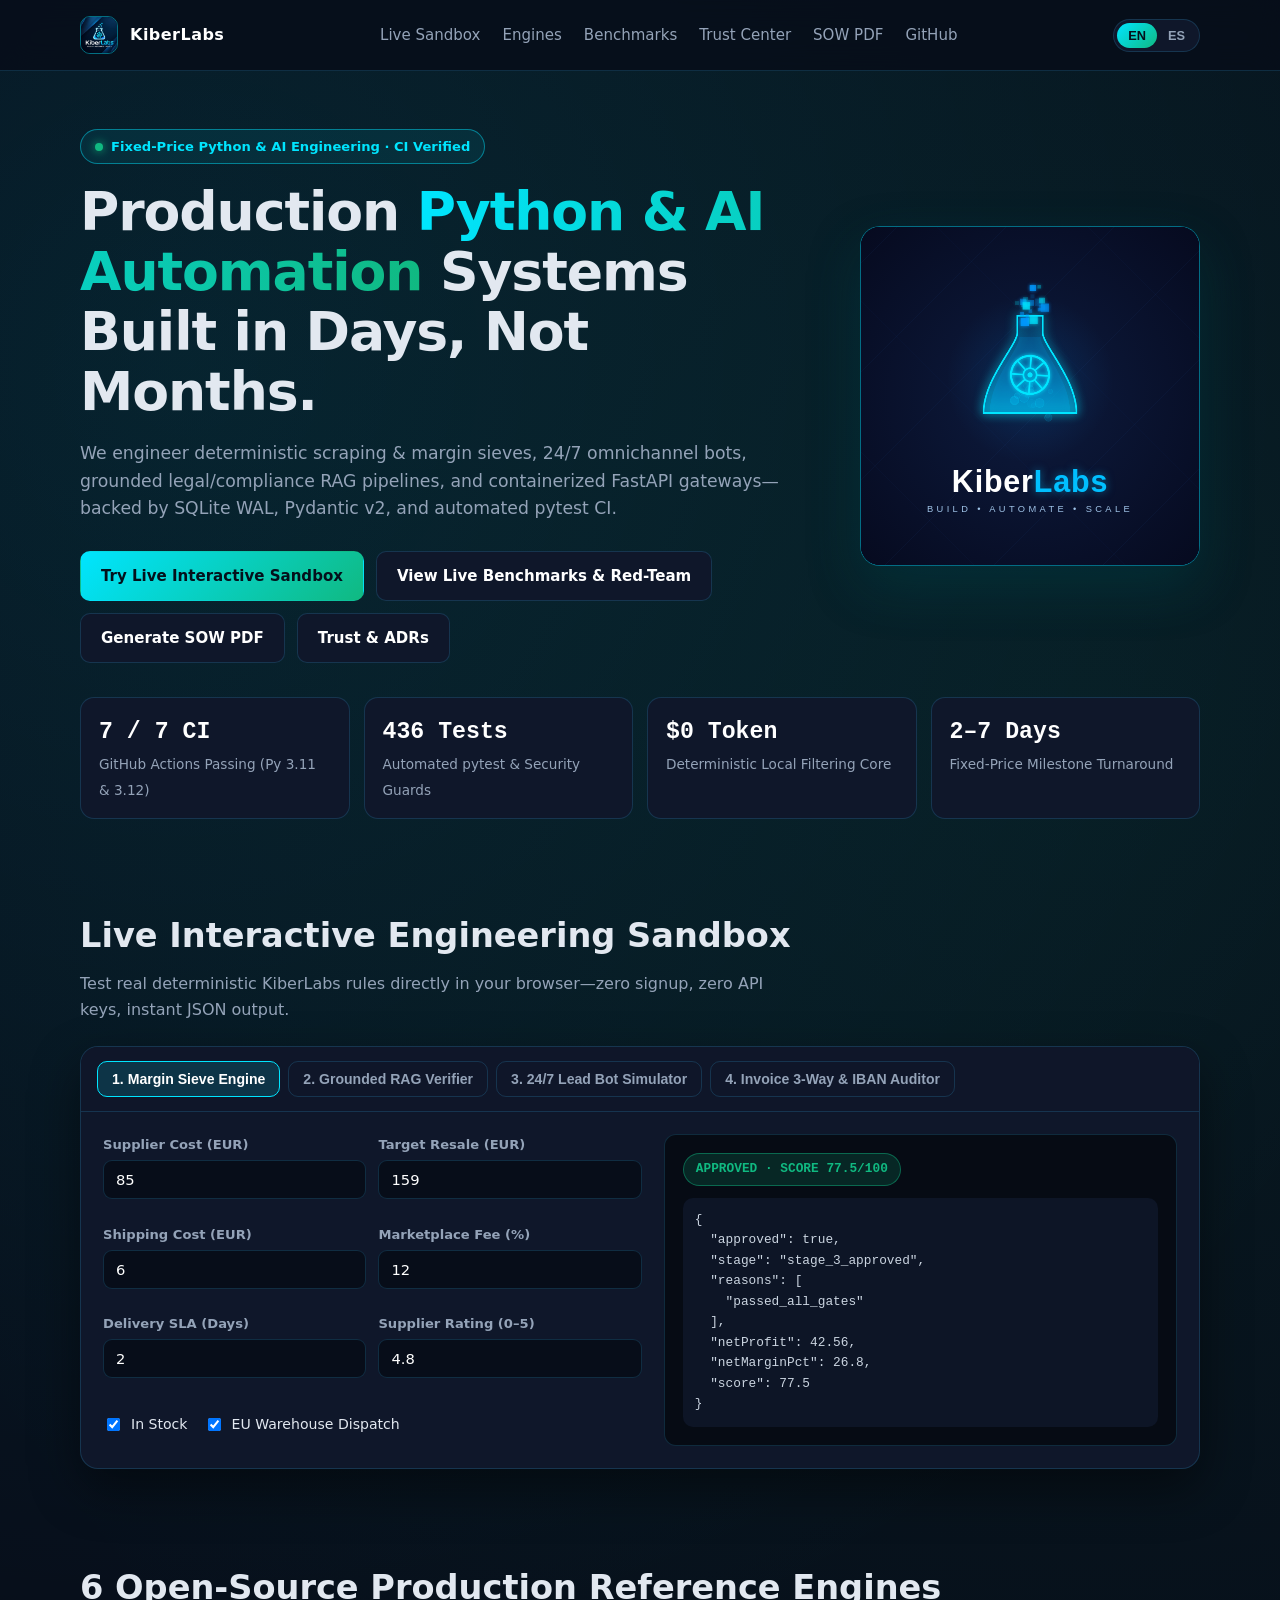
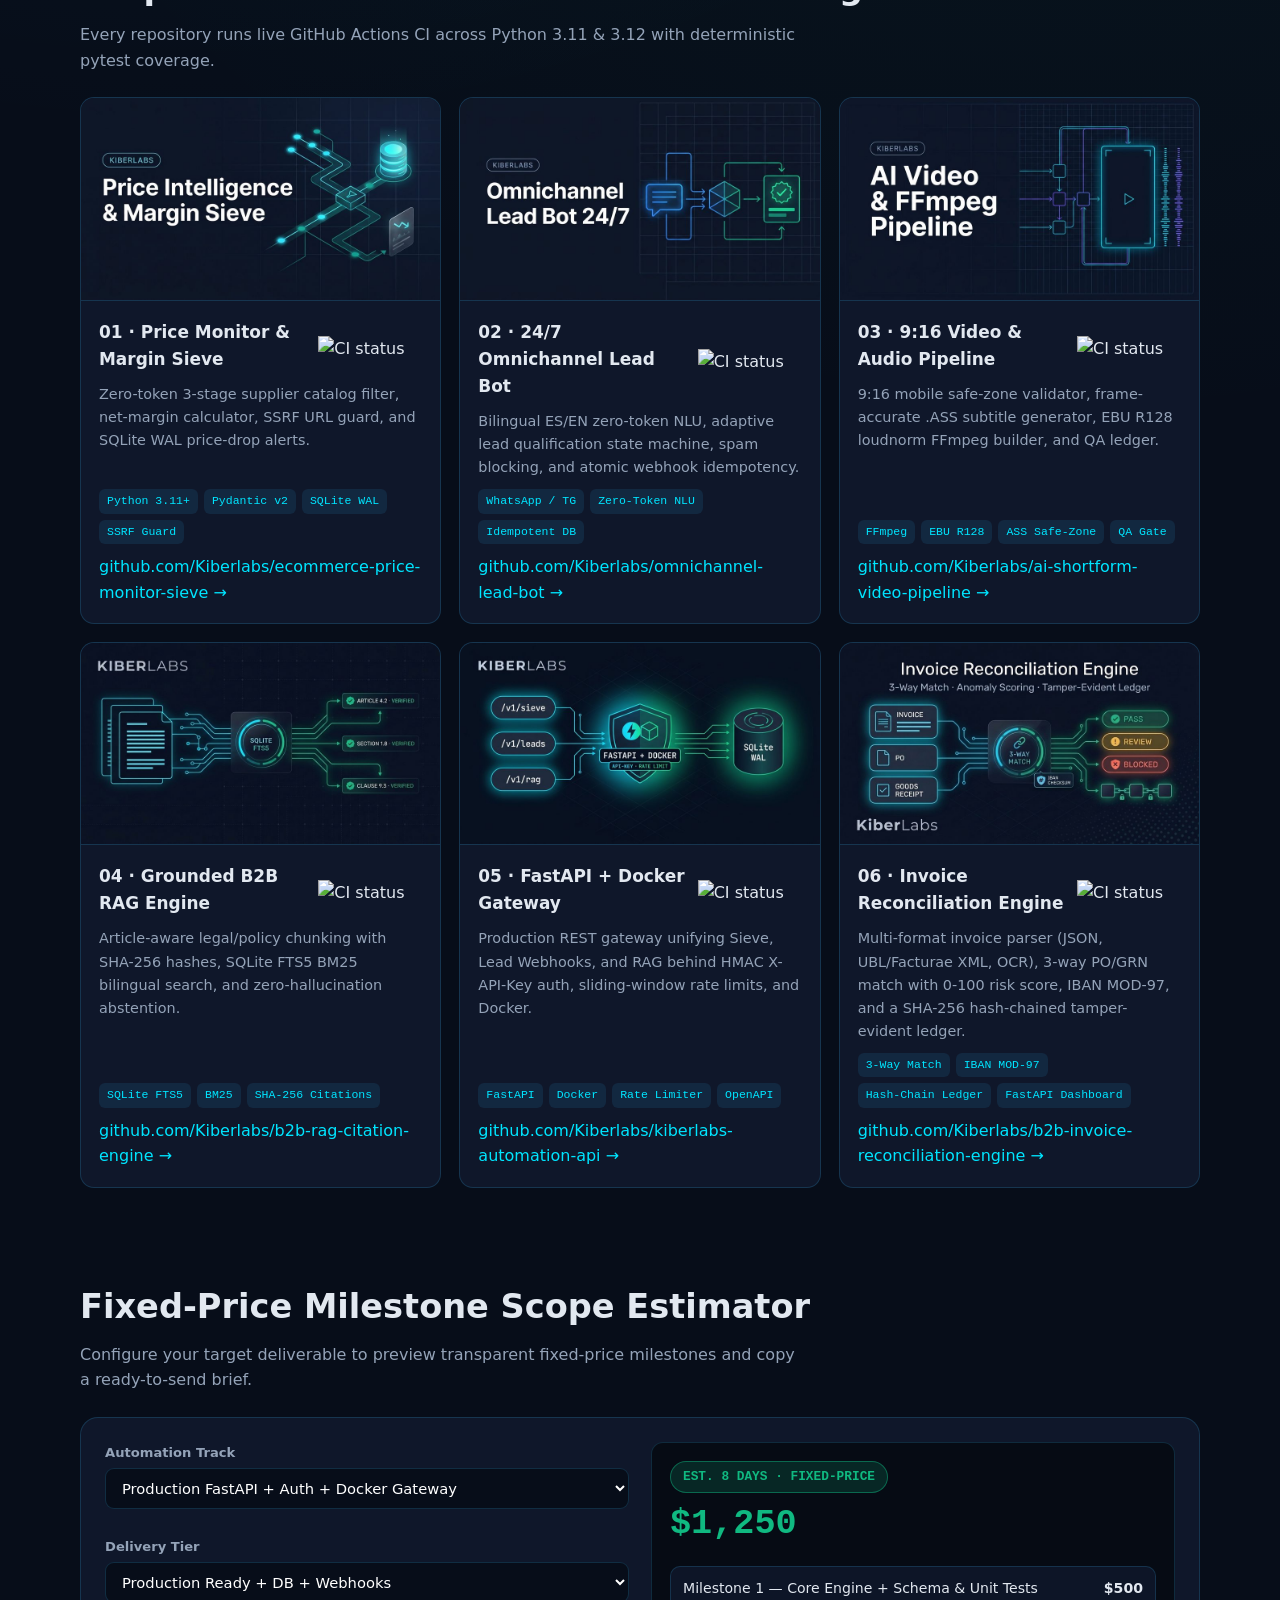
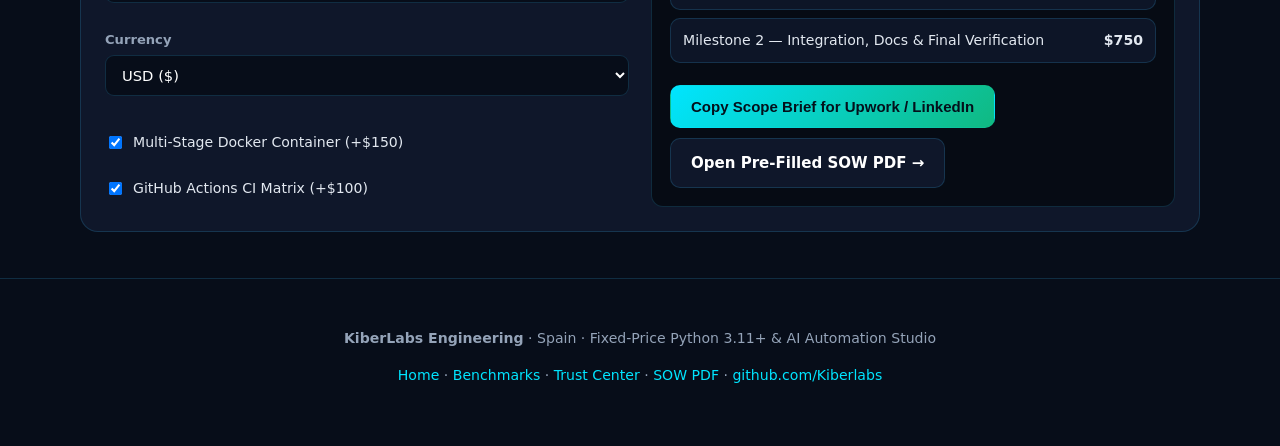
==== commit bd4d4880: "feat(analytics): add cookie-free GoatCounter tracking to all pages" ====
--- a/index.html
+++ b/index.html
@@ -408,5 +408,6 @@
   </footer>
 
   <script type="module" src="app.js"></script>
+  <script data-goatcounter="https://kiberlabs.goatcounter.com/count" async src="https://gc.zgo.at/count.js"></script>
 </body>
 </html>
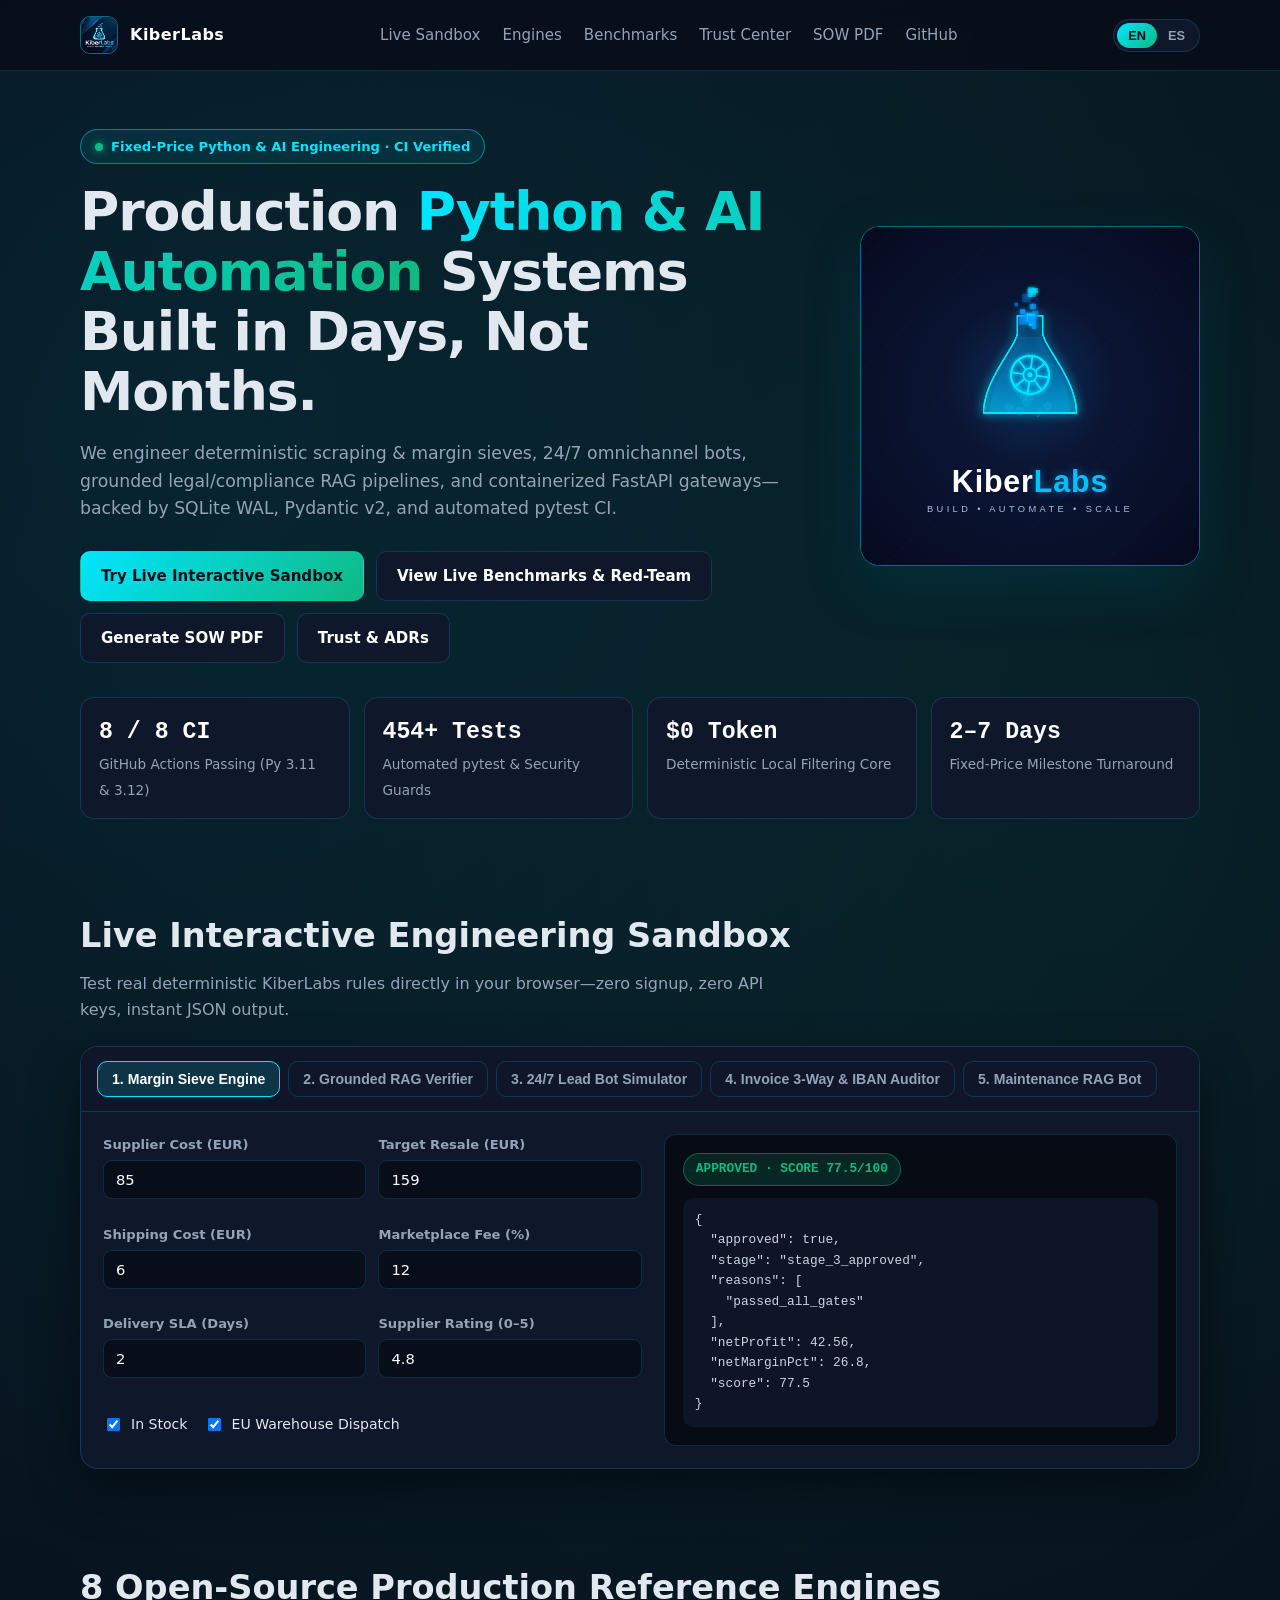
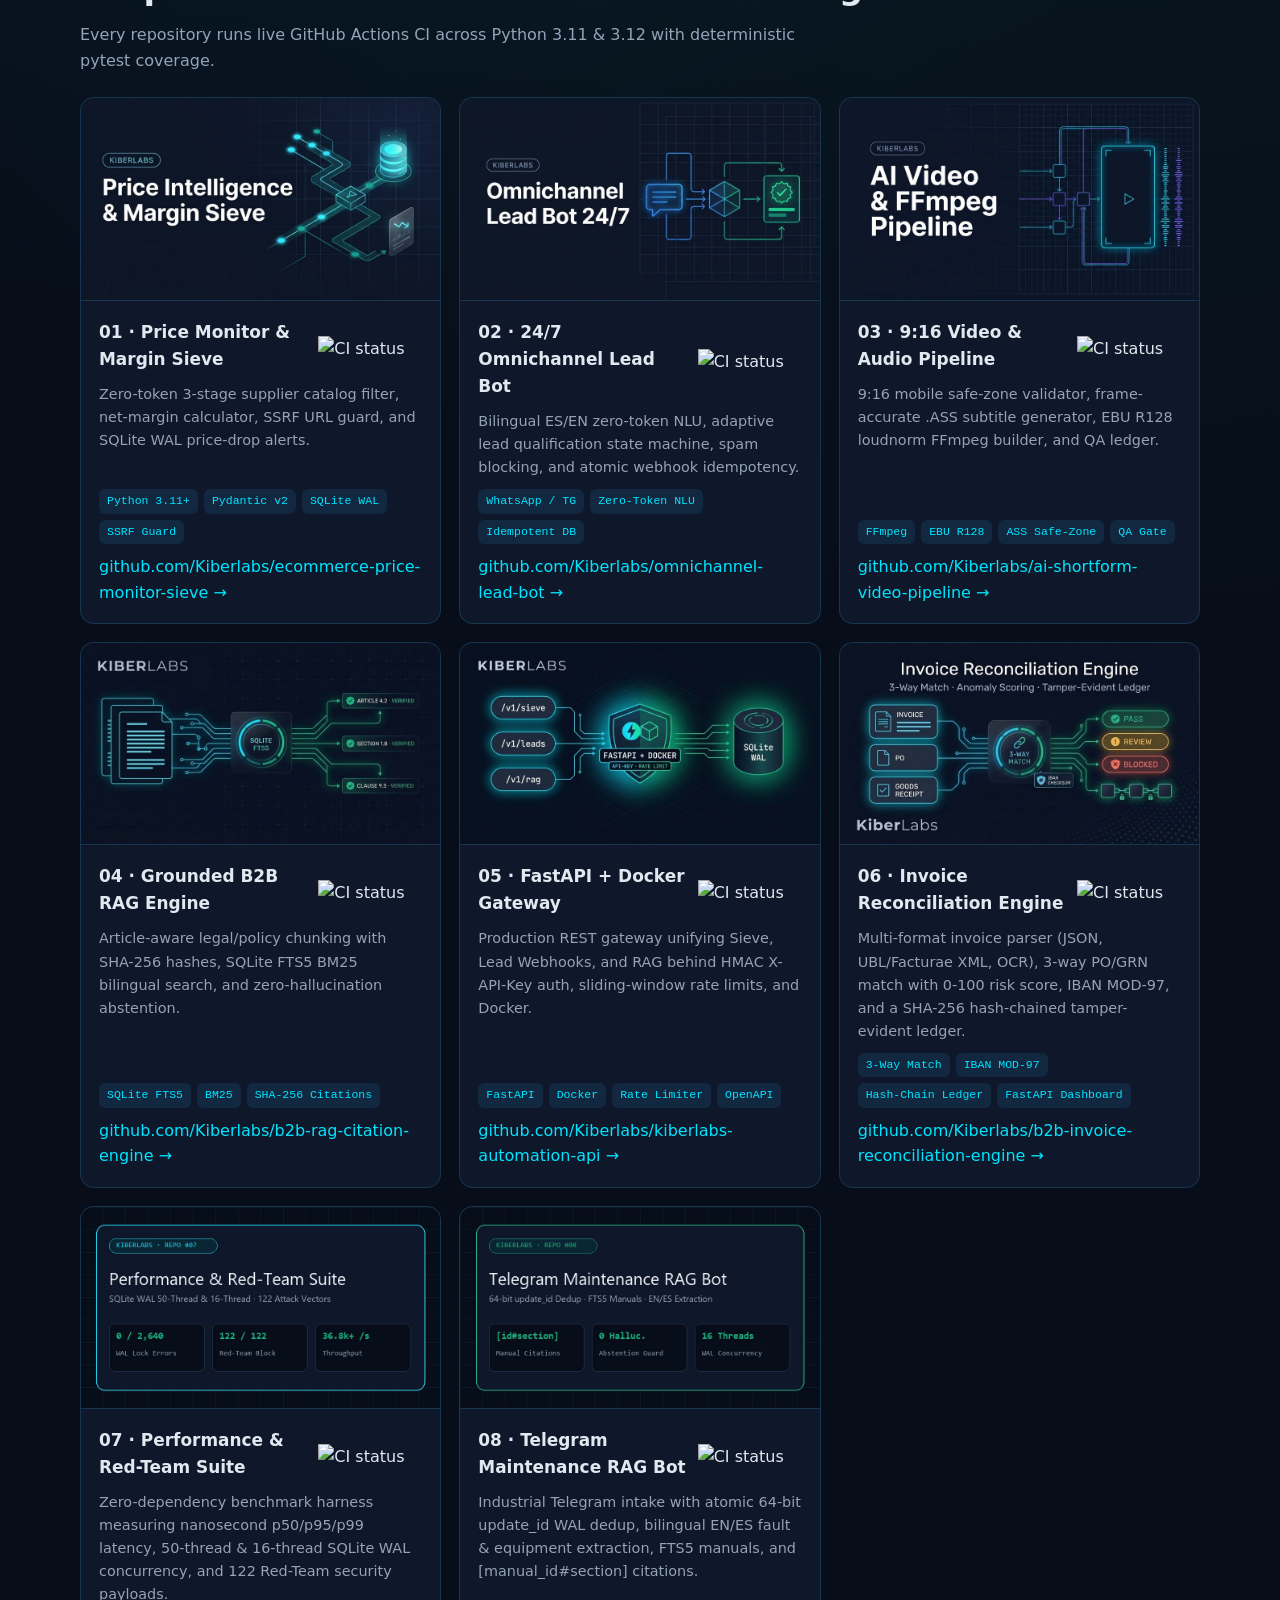
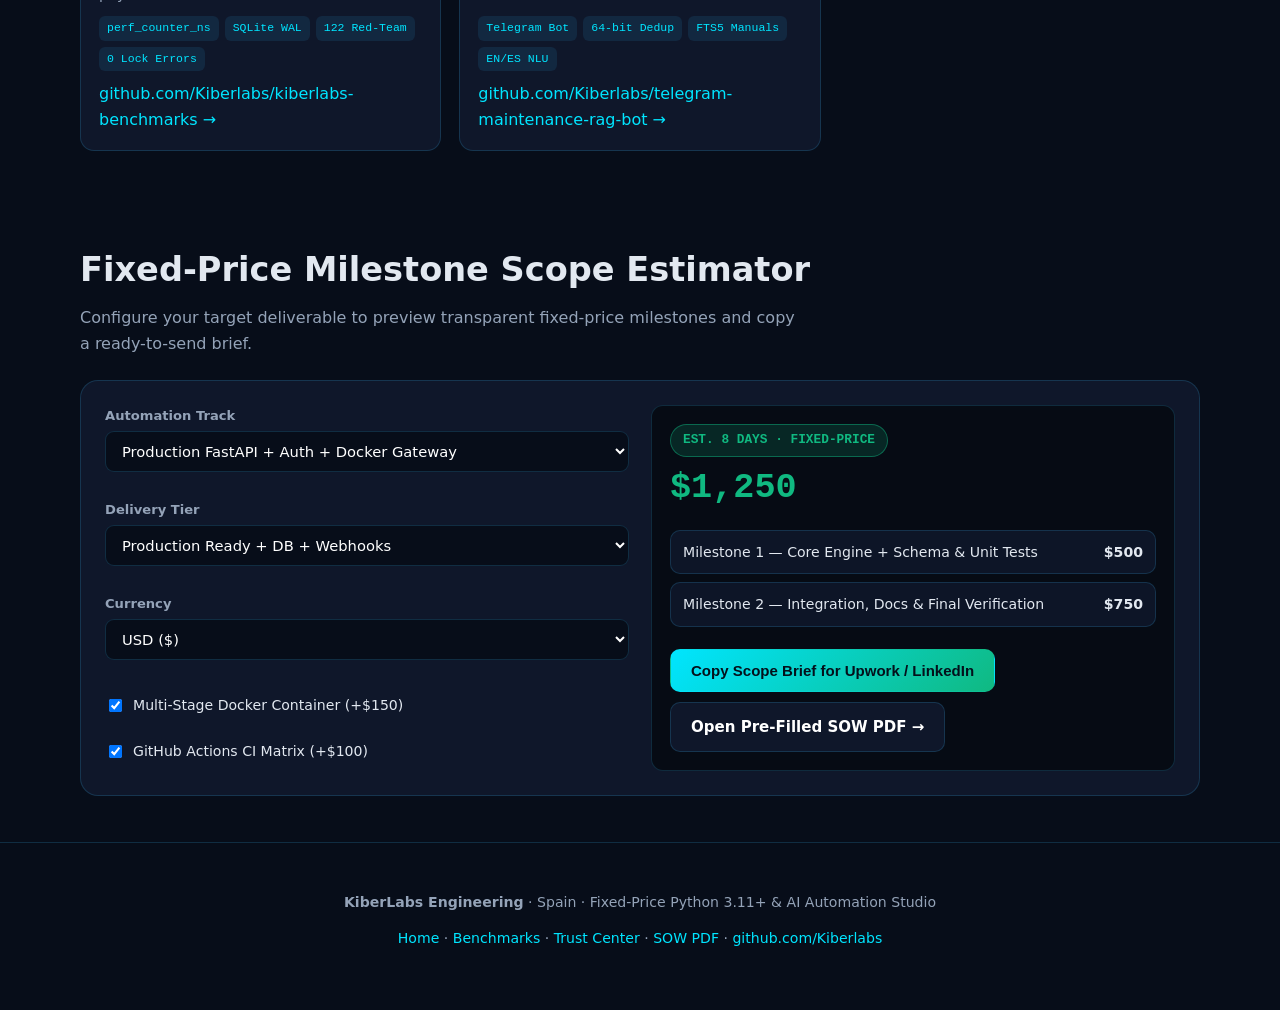
==== commit c8b9ffda: "feat(sandbox): add simulator #5 maintenance-rag EN/ES, SOW bridge, print WCAG AA & 8-engine sync" ====
--- a/index.html
+++ b/index.html
@@ -9,7 +9,7 @@
   <meta property="og:type" content="website" />
   <meta property="og:url" content="https://kiberlabs.github.io/" />
   <meta property="og:title" content="KiberLabs — AI &amp; Python B2B Automation Studio" />
-  <meta property="og:description" content="6 CI-verified Python 3.11+ open-source engines + benchmark suite, live browser sandboxes, 112-payload Red-Team benchmarks, Trust Center &amp; fixed-price SOW PDF generator." />
+  <meta property="og:description" content="8 CI-verified Python 3.11+ open-source engines, live browser sandboxes, 122-payload Red-Team benchmarks, Trust Center &amp; fixed-price SOW PDF generator." />
   <meta property="og:image" content="https://kiberlabs.github.io/assets/kiberlabs_logo_oficial.jpg" />
   <meta name="twitter:card" content="summary_large_image" />
   <meta name="twitter:title" content="KiberLabs — AI &amp; Python B2B Automation Studio" />
@@ -37,7 +37,8 @@
       "https://github.com/Kiberlabs/b2b-rag-citation-engine",
       "https://github.com/Kiberlabs/kiberlabs-automation-api",
       "https://github.com/Kiberlabs/b2b-invoice-reconciliation-engine",
-      "https://github.com/Kiberlabs/kiberlabs-benchmarks"
+      "https://github.com/Kiberlabs/kiberlabs-benchmarks",
+      "https://github.com/Kiberlabs/telegram-maintenance-rag-bot"
     ]
   }
   </script>
@@ -93,11 +94,11 @@
         </div>
         <div class="metrics-bar">
           <div class="metric-card">
-            <strong><a href="benchmarks.html" style="color:inherit;text-decoration:none;">7 / 7 CI</a></strong>
+            <strong><a href="benchmarks.html" style="color:inherit;text-decoration:none;">8 / 8 CI</a></strong>
             <span data-i18n="m_ci">GitHub Actions Passing (Py 3.11 &amp; 3.12)</span>
           </div>
           <div class="metric-card">
-            <strong>436 Tests</strong>
+            <strong>454+ Tests</strong>
             <span data-i18n="m_tests">Automated pytest &amp; Security Guards</span>
           </div>
           <div class="metric-card">
@@ -125,6 +126,7 @@
             <button id="btn-tab-rag" class="tab-btn" role="tab" aria-selected="false" aria-controls="tab-rag" tabindex="-1" data-tab="tab-rag" type="button" data-i18n="tab_rag">2. Grounded RAG Verifier</button>
             <button id="btn-tab-bot" class="tab-btn" role="tab" aria-selected="false" aria-controls="tab-bot" tabindex="-1" data-tab="tab-bot" type="button" data-i18n="tab_bot">3. 24/7 Lead Bot Simulator</button>
             <button id="btn-tab-invoice" class="tab-btn" role="tab" aria-selected="false" aria-controls="tab-invoice" tabindex="-1" data-tab="tab-invoice" type="button" data-i18n="tab_invoice">4. Invoice 3-Way &amp; IBAN Auditor</button>
+            <button id="btn-tab-maintenance" class="tab-btn" role="tab" aria-selected="false" aria-controls="tab-maintenance" tabindex="-1" data-tab="tab-maintenance" type="button" data-i18n="tab_maintenance">5. Maintenance RAG Bot</button>
           </div>
 
           <!-- TAB 1: Margin Sieve -->
@@ -247,6 +249,36 @@
               <pre id="inv-json" class="code-out" aria-live="polite"></pre>
             </div>
           </div>
+
+          <!-- TAB 5: Industrial Telegram Maintenance & Manual FTS5 RAG -->
+          <div id="tab-maintenance" class="tab-panel" role="tabpanel" aria-labelledby="btn-tab-maintenance" tabindex="0" hidden>
+            <div>
+              <div class="chip-row">
+                <button class="chip maint-preset" type="button" data-uid="1001" data-text="CNC-402 fault E-404 spindle overheat urgent">EN: CNC-402 E-404</button>
+                <button class="chip maint-preset" type="button" data-uid="1002" data-text="[ISO-9001] PUMP-104 fallo ERR-209 cavitación urgente">ES: PUMP-104 (ISO-9001)</button>
+                <button class="chip maint-preset" type="button" data-uid="1001" data-text="CNC-402 fault E-404 spindle overheat urgent">Replay Dedup (ID 1001)</button>
+                <button class="chip maint-preset" type="button" data-uid="1003" data-text="TURB-999 fault ERR-901 bearing vibration critical">Missing Manual (Abstain)</button>
+              </div>
+              <form id="maint-form" class="form-grid">
+                <div class="field">
+                  <label for="maint-uid" data-i18n="lbl_maint_uid">Telegram update_id (64-bit Dedup)</label>
+                  <input id="maint-uid" type="number" min="0" value="1001" />
+                </div>
+                <div class="field full">
+                  <label for="maint-text" data-i18n="lbl_maint_text">Telegram Field Log (EN / ES)</label>
+                  <input id="maint-text" type="text" value="CNC-402 fault E-404 spindle overheat urgent" />
+                </div>
+              </form>
+              <div style="margin-top: 12px; display: flex; flex-wrap: wrap; gap: 10px;">
+                <button id="maint-run" class="btn btn-primary" type="button" data-i18n="btn_maint_run">Process Update &amp; Ground</button>
+                <button id="maint-reset" class="btn btn-secondary" type="button" data-i18n="btn_reset">Reset</button>
+              </div>
+            </div>
+            <div class="output-pane">
+              <span id="maint-badge" class="status-badge status-ok" aria-live="polite">GROUNDED</span>
+              <pre id="maint-json" class="code-out" aria-live="polite"></pre>
+            </div>
+          </div>
         </div>
       </div>
     </section>
@@ -254,7 +286,7 @@
     <section id="portfolio">
       <div class="container">
         <div class="section-head">
-          <h2 data-i18n="pf_title">6 Open-Source Production Reference Engines</h2>
+          <h2 data-i18n="pf_title">8 Open-Source Production Reference Engines</h2>
           <p data-i18n="pf_desc">Every repository runs live GitHub Actions CI across Python 3.11 &amp; 3.12 with deterministic pytest coverage.</p>
         </div>
 
@@ -334,6 +366,32 @@
               <p data-i18n="r6_desc">Multi-format invoice parser (JSON, UBL/Facturae XML, OCR), 3-way PO/GRN match with 0-100 risk score, IBAN MOD-97, and a SHA-256 hash-chained tamper-evident ledger.</p>
               <div class="tags"><span class="tag">3-Way Match</span><span class="tag">IBAN MOD-97</span><span class="tag">Hash-Chain Ledger</span><span class="tag">FastAPI Dashboard</span></div>
               <a href="https://github.com/Kiberlabs/b2b-invoice-reconciliation-engine" target="_blank" rel="noopener">github.com/Kiberlabs/b2b-invoice-reconciliation-engine →</a>
+            </div>
+          </article>
+
+          <article class="repo-card">
+            <img class="cover" src="assets/cover_07_benchmarks.jpg" alt="KiberLabs Benchmarks and Red-Team Suite" width="896" height="500" loading="lazy" />
+            <div class="repo-body">
+              <div class="repo-top">
+                <h3>07 · Performance &amp; Red-Team Suite</h3>
+                <img src="https://github.com/Kiberlabs/kiberlabs-benchmarks/actions/workflows/ci.yml/badge.svg" alt="CI status for kiberlabs-benchmarks" width="104" height="20" />
+              </div>
+              <p data-i18n="r7_desc">Zero-dependency benchmark harness measuring nanosecond p50/p95/p99 latency, 50-thread &amp; 16-thread SQLite WAL concurrency, and 122 Red-Team security payloads.</p>
+              <div class="tags"><span class="tag">perf_counter_ns</span><span class="tag">SQLite WAL</span><span class="tag">122 Red-Team</span><span class="tag">0 Lock Errors</span></div>
+              <a href="https://github.com/Kiberlabs/kiberlabs-benchmarks" target="_blank" rel="noopener">github.com/Kiberlabs/kiberlabs-benchmarks →</a>
+            </div>
+          </article>
+
+          <article class="repo-card">
+            <img class="cover" src="assets/cover_08_maintenance_rag.jpg" alt="Telegram Maintenance RAG Bot" width="896" height="500" loading="lazy" />
+            <div class="repo-body">
+              <div class="repo-top">
+                <h3>08 · Telegram Maintenance RAG Bot</h3>
+                <img src="https://github.com/Kiberlabs/telegram-maintenance-rag-bot/actions/workflows/ci.yml/badge.svg" alt="CI status for telegram-maintenance-rag-bot" width="104" height="20" />
+              </div>
+              <p data-i18n="r8_desc">Industrial Telegram intake with atomic 64-bit update_id WAL dedup, bilingual EN/ES fault &amp; equipment extraction, FTS5 manuals, and [manual_id#section] citations.</p>
+              <div class="tags"><span class="tag">Telegram Bot</span><span class="tag">64-bit Dedup</span><span class="tag">FTS5 Manuals</span><span class="tag">EN/ES NLU</span></div>
+              <a href="https://github.com/Kiberlabs/telegram-maintenance-rag-bot" target="_blank" rel="noopener">github.com/Kiberlabs/telegram-maintenance-rag-bot →</a>
             </div>
           </article>
         </div>
@@ -357,6 +415,7 @@
                 <option value="rag" data-i18n="opt_track_rag">Zero-Hallucination B2B RAG &amp; Citation Engine</option>
                 <option value="api" selected data-i18n="opt_track_api">Production FastAPI + Auth + Docker Gateway</option>
                 <option value="invoice" data-i18n="opt_track_invoice">B2B 3-Way Invoice Reconciliation &amp; Hash Ledger</option>
+                <option value="maintenance_rag" data-i18n="opt_track_maintenance">Telegram Maintenance &amp; Manual FTS5 RAG Bot</option>
               </select>
             </div>
             <div class="field full">
--- a/styles.css
+++ b/styles.css
@@ -371,6 +371,24 @@
   display: none;
 }
 
+.tab-panel > *,
+.estimator-grid > *,
+.form-grid > *,
+.field,
+.sow-layout > *,
+.sow-editor,
+.sow-sheet,
+.sow-meta-grid > *,
+.repo-grid > *,
+.cards-grid-2 > *,
+.ms-row > *,
+.output-pane,
+.repo-card,
+.repo-body {
+  min-width: 0;
+  overflow-wrap: anywhere;
+}
+
 .tab-panel.active {
   display: grid;
   grid-template-columns: 1.05fr 1fr;
@@ -402,6 +420,10 @@
 .field input,
 .field select,
 .field textarea {
+  width: 100%;
+  max-width: 100%;
+  min-width: 0;
+  box-sizing: border-box;
   background: var(--bg);
   color: #fff;
   border: 1px solid var(--border);
@@ -489,12 +511,14 @@
 pre.code-out {
   margin: 0;
   padding: 12px;
+  max-width: 100%;
   border-radius: 10px;
   background: rgba(15, 23, 42, 0.85);
   color: #cbd5e1;
   font-family: var(--font-mono);
   font-size: 0.8rem;
   overflow-x: auto;
+  overflow-wrap: anywhere;
   white-space: pre-wrap;
 }
 
@@ -560,6 +584,7 @@
 
 .chat-input-row input {
   flex: 1;
+  min-width: 0;
   background: var(--bg);
   color: #fff;
   border: 1px solid var(--border);
@@ -570,7 +595,7 @@
 /* Portfolio Cards */
 .repo-grid {
   display: grid;
-  grid-template-columns: repeat(auto-fit, minmax(310px, 1fr));
+  grid-template-columns: repeat(auto-fit, minmax(min(100%, 310px), 1fr));
   gap: 18px;
 }
 
@@ -714,7 +739,7 @@
 
 .cards-grid-2 {
   display: grid;
-  grid-template-columns: repeat(auto-fit, minmax(320px, 1fr));
+  grid-template-columns: repeat(auto-fit, minmax(min(100%, 320px), 1fr));
   gap: 18px;
 }
 
@@ -1069,6 +1094,33 @@
   }
 }
 
+@media (max-width: 600px) {
+  .sow-meta-grid,
+  .sow-sigs {
+    grid-template-columns: 1fr;
+  }
+  .sow-sheet {
+    padding: 20px 16px;
+  }
+  .sow-sheet-head {
+    flex-wrap: wrap;
+  }
+  .sow-table {
+    display: block;
+    overflow-x: auto;
+    max-width: 100%;
+  }
+  .sow-table th,
+  .sow-table td {
+    padding: 6px 8px;
+    font-size: 0.78rem;
+  }
+  .estimator-grid,
+  .sow-editor {
+    padding: 16px;
+  }
+}
+
 @media (prefers-reduced-motion: reduce) {
   html {
     scroll-behavior: auto;
@@ -1095,10 +1147,76 @@
     background: #ffffff !important;
     color: #0f172a !important;
   }
+  .metric-card,
+  .panel-card,
+  .bench-card,
+  .trust-card,
+  .adr-card,
+  .repo-card,
+  .latency-pills span,
+  .sandbox-shell,
+  .tabs-bar,
+  .output-pane,
+  .estimator-grid,
+  .milestone-list li,
+  .table-wrap,
+  .data-table,
+  .data-table td {
+    background: #ffffff !important;
+    border-color: #cbd5e1 !important;
+    color: #0f172a !important;
+    box-shadow: none !important;
+  }
+  .data-table th {
+    background: #f8fafc !important;
+    color: #334155 !important;
+    border-color: #cbd5e1 !important;
+  }
+  .data-table .status-badge,
+  .status-badge {
+    background: #ecfdf5 !important;
+    color: #065f46 !important;
+    border-color: #6ee7b7 !important;
+  }
   .metric-card strong,
   .latency-pills strong,
-  .trust-card h3 {
+  .trust-card h3,
+  .adr-card h3,
+  .repo-card h3,
+  .adr-points strong,
+  h1,
+  h2,
+  h3 {
     color: #0f172a !important;
+  }
+  .gradient-text {
+    background: none !important;
+    -webkit-text-fill-color: #0f172a !important;
+    color: #0f172a !important;
+  }
+  .hero p.lead,
+  .subhero p.lead,
+  .section-head p,
+  .metric-card span,
+  .trust-card p,
+  .adr-points,
+  .repo-card p,
+  .latency-pills,
+  .field label,
+  .muted {
+    color: #334155 !important;
+  }
+  .bench-ops,
+  .price-big,
+  .status-ok {
+    color: #065f46 !important;
+  }
+  .pill,
+  .repo-body a,
+  .tag {
+    color: #0369a1 !important;
+    background: #f8fafc !important;
+    border-color: #cbd5e1 !important;
   }
   pre.code-out {
     background: #f8fafc !important;
